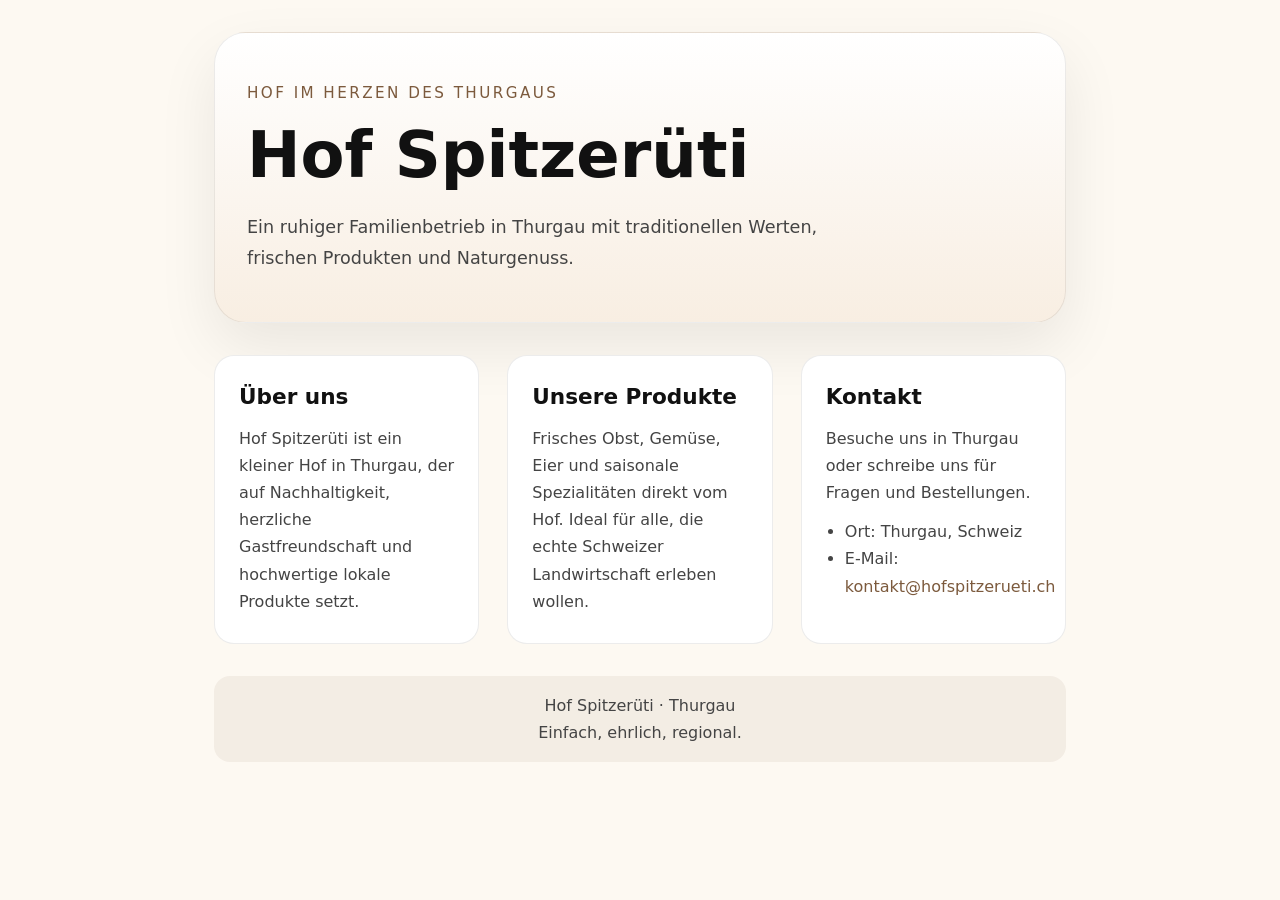
==== index.html @ eb3c7fa7 "Add SEO meta description Co-Authored-By: Claude Sonnet 4.6 <noreply@anthropic.com>" ====
<!DOCTYPE html>
<html lang="de">
<head>
  <meta charset="UTF-8">
  <meta name="viewport" content="width=device-width, initial-scale=1.0">
  <meta name="description" content="Hof Spitzerüti – ein kleiner Familienbetrieb in Thurgau mit frischen lokalen Produkten, Nachhaltigkeit und herzlicher Gastfreundschaft.">
  <title>Hof Spitzerüti | Thurgau</title>
  <link rel="stylesheet" href="styles.css">
</head>
<body>
  <main class="site-shell">
    <header class="hero">
      <div class="hero-content">
        <p class="label">Hof im Herzen des Thurgaus</p>
        <h1>Hof Spitzerüti</h1>
        <p class="intro">Ein ruhiger Familienbetrieb in Thurgau mit traditionellen Werten, frischen Produkten und Naturgenuss.</p>
      </div>
    </header>

    <section class="info">
      <article>
        <h2>Über uns</h2>
        <p>Hof Spitzerüti ist ein kleiner Hof in Thurgau, der auf Nachhaltigkeit, herzliche Gastfreundschaft und hochwertige lokale Produkte setzt.</p>
      </article>

      <article>
        <h2>Unsere Produkte</h2>
        <p>Frisches Obst, Gemüse, Eier und saisonale Spezialitäten direkt vom Hof. Ideal für alle, die echte Schweizer Landwirtschaft erleben wollen.</p>
      </article>

      <article>
        <h2>Kontakt</h2>
        <p>Besuche uns in Thurgau oder schreibe uns für Fragen und Bestellungen.</p>
        <ul>
          <li>Ort: Thurgau, Schweiz</li>
          <li>E-Mail: <a href="mailto:kontakt@hofspitzerueti.ch">kontakt@hofspitzerueti.ch</a></li>
        </ul>
      </article>
    </section>

    <footer class="footer">
      <p>Hof Spitzerüti · Thurgau</p>
      <p>Einfach, ehrlich, regional.</p>
    </footer>
  </main>
</body>
</html>
---- styles.css ----
:root {
  color-scheme: light;
  color: #111;
  background: #fdf9f2;
  font-family: Inter, ui-sans-serif, system-ui, -apple-system, BlinkMacSystemFont, "Segoe UI", sans-serif;
}

* {
  box-sizing: border-box;
}

body {
  margin: 0;
  min-height: 100vh;
}

.site-shell {
  display: grid;
  gap: 2rem;
  max-width: 900px;
  margin: 0 auto;
  padding: 2rem 1.5rem 3rem;
}

.hero {
  padding: 3rem 2rem;
  border-radius: 2rem;
  background: linear-gradient(180deg, #ffffff 0%, #f8eee2 100%);
  border: 1px solid rgba(17, 17, 17, 0.08);
  box-shadow: 0 24px 60px rgba(17, 17, 17, 0.08);
}

.hero-content {
  max-width: 700px;
}

.label {
  margin: 0 0 1rem;
  color: #7c5a3d;
  font-size: 0.95rem;
  letter-spacing: 0.16em;
  text-transform: uppercase;
}

h1 {
  margin: 0;
  font-size: clamp(2.5rem, 5vw, 4rem);
  line-height: 1.02;
}

.intro {
  margin: 1.5rem 0 0;
  font-size: 1.1rem;
  max-width: 620px;
  line-height: 1.75;
  color: #444;
}

.info {
  display: grid;
  gap: 1.75rem;
}

article {
  padding: 1.75rem 1.5rem;
  border-radius: 1.25rem;
  background: #ffffff;
  border: 1px solid rgba(17, 17, 17, 0.08);
}

h2 {
  margin: 0 0 1rem;
  font-size: 1.35rem;
}

p, li {
  margin: 0;
  color: #444;
  line-height: 1.7;
}

ul {
  padding-left: 1.2rem;
  margin: 0.75rem 0 0;
}

a {
  color: #7c5a3d;
  text-decoration: none;
}

a:hover {
  text-decoration: underline;
}

.footer {
  padding: 1rem 1.5rem;
  border-radius: 1rem;
  background: rgba(124, 90, 61, 0.08);
  color: #5d4332;
  text-align: center;
}

@media (min-width: 720px) {
  .info {
    grid-template-columns: repeat(3, minmax(0, 1fr));
  }
}
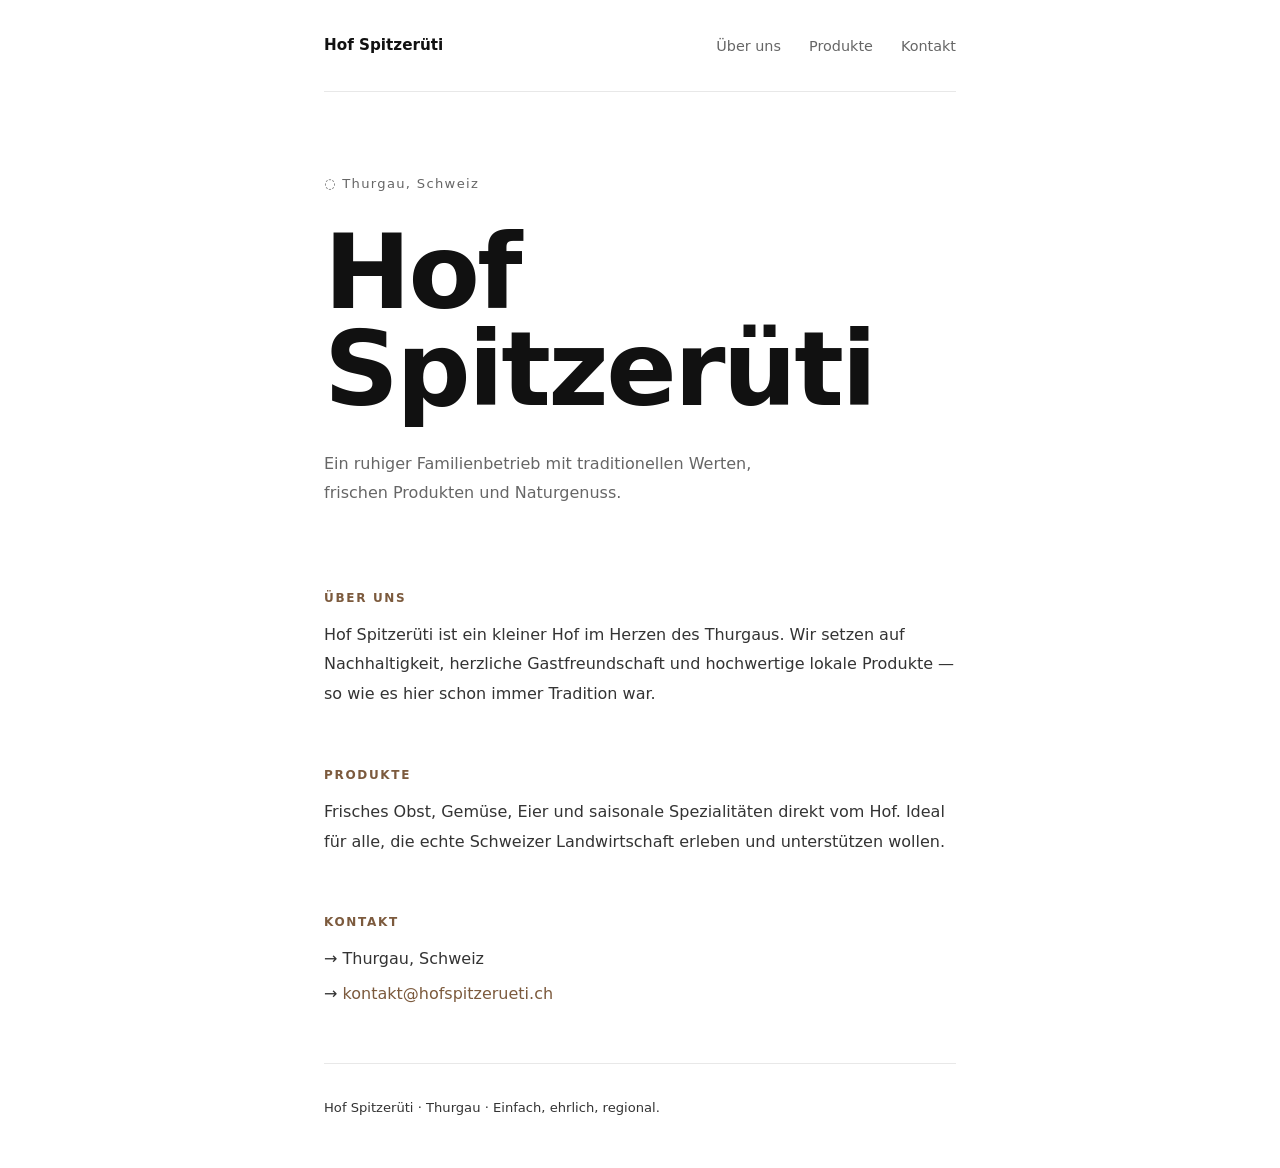
==== commit 2bba2690: "Redesign site, add sitemap, robots.txt, and structured data - Typography-first layout inspired by mi" ====
--- a/index.html
+++ b/index.html
@@ -4,44 +4,62 @@
   <meta charset="UTF-8">
   <meta name="viewport" content="width=device-width, initial-scale=1.0">
   <meta name="description" content="Hof Spitzerüti – ein kleiner Familienbetrieb in Thurgau mit frischen lokalen Produkten, Nachhaltigkeit und herzlicher Gastfreundschaft.">
-  <title>Hof Spitzerüti | Thurgau</title>
+  <title>Hof Spitzerüti · Thurgau</title>
   <link rel="stylesheet" href="styles.css">
+  <script type="application/ld+json">
+  {
+    "@context": "https://schema.org",
+    "@type": "LocalBusiness",
+    "name": "Hof Spitzerüti",
+    "description": "Kleiner Familienbetrieb in Thurgau mit frischen lokalen Produkten, Nachhaltigkeit und herzlicher Gastfreundschaft.",
+    "address": {
+      "@type": "PostalAddress",
+      "addressRegion": "Thurgau",
+      "addressCountry": "CH"
+    },
+    "email": "kontakt@hofspitzerueti.ch",
+    "url": "https://ral3xander.github.io/hof-spitzerueti/"
+  }
+  </script>
 </head>
 <body>
-  <main class="site-shell">
-    <header class="hero">
-      <div class="hero-content">
-        <p class="label">Hof im Herzen des Thurgaus</p>
-        <h1>Hof Spitzerüti</h1>
-        <p class="intro">Ein ruhiger Familienbetrieb in Thurgau mit traditionellen Werten, frischen Produkten und Naturgenuss.</p>
-      </div>
-    </header>
+  <nav class="nav">
+    <span class="nav-brand">Hof Spitzerüti</span>
+    <ul class="nav-links">
+      <li><a href="#ueber">Über uns</a></li>
+      <li><a href="#produkte">Produkte</a></li>
+      <li><a href="#kontakt">Kontakt</a></li>
+    </ul>
+  </nav>
 
-    <section class="info">
-      <article>
-        <h2>Über uns</h2>
-        <p>Hof Spitzerüti ist ein kleiner Hof in Thurgau, der auf Nachhaltigkeit, herzliche Gastfreundschaft und hochwertige lokale Produkte setzt.</p>
-      </article>
-
-      <article>
-        <h2>Unsere Produkte</h2>
-        <p>Frisches Obst, Gemüse, Eier und saisonale Spezialitäten direkt vom Hof. Ideal für alle, die echte Schweizer Landwirtschaft erleben wollen.</p>
-      </article>
-
-      <article>
-        <h2>Kontakt</h2>
-        <p>Besuche uns in Thurgau oder schreibe uns für Fragen und Bestellungen.</p>
-        <ul>
-          <li>Ort: Thurgau, Schweiz</li>
-          <li>E-Mail: <a href="mailto:kontakt@hofspitzerueti.ch">kontakt@hofspitzerueti.ch</a></li>
-        </ul>
-      </article>
+  <main>
+    <section class="hero">
+      <p class="location">◌ Thurgau, Schweiz</p>
+      <h1>Hof<br>Spitzerüti</h1>
+      <p class="tagline">Ein ruhiger Familienbetrieb mit traditionellen Werten, frischen Produkten und Naturgenuss.</p>
     </section>
 
-    <footer class="footer">
-      <p>Hof Spitzerüti · Thurgau</p>
-      <p>Einfach, ehrlich, regional.</p>
-    </footer>
+    <section class="content" id="ueber">
+      <h2>Über uns</h2>
+      <p>Hof Spitzerüti ist ein kleiner Hof im Herzen des Thurgaus. Wir setzen auf Nachhaltigkeit, herzliche Gastfreundschaft und hochwertige lokale Produkte — so wie es hier schon immer Tradition war.</p>
+    </section>
+
+    <section class="content" id="produkte">
+      <h2>Produkte</h2>
+      <p>Frisches Obst, Gemüse, Eier und saisonale Spezialitäten direkt vom Hof. Ideal für alle, die echte Schweizer Landwirtschaft erleben und unterstützen wollen.</p>
+    </section>
+
+    <section class="content" id="kontakt">
+      <h2>Kontakt</h2>
+      <ul class="contact-list">
+        <li>→ Thurgau, Schweiz</li>
+        <li>→ <a href="mailto:kontakt@hofspitzerueti.ch">kontakt@hofspitzerueti.ch</a></li>
+      </ul>
+    </section>
   </main>
+
+  <footer class="footer">
+    <p>Hof Spitzerüti · Thurgau · Einfach, ehrlich, regional.</p>
+  </footer>
 </body>
 </html>
--- a/styles.css
+++ b/styles.css
@@ -1,91 +1,124 @@
 :root {
-  color-scheme: light;
-  color: #111;
-  background: #fdf9f2;
-  font-family: Inter, ui-sans-serif, system-ui, -apple-system, BlinkMacSystemFont, "Segoe UI", sans-serif;
+  --text: #111;
+  --muted: #666;
+  --accent: #7c5a3d;
+  --bg: #fff;
+  --border: #e8e8e8;
 }
 
 * {
   box-sizing: border-box;
+  margin: 0;
+  padding: 0;
 }
 
 body {
-  margin: 0;
-  min-height: 100vh;
+  background: var(--bg);
+  color: var(--text);
+  font-family: ui-sans-serif, system-ui, -apple-system, "Segoe UI", sans-serif;
+  line-height: 1.7;
+  max-width: 680px;
+  margin: 0 auto;
+  padding: 0 1.5rem;
 }
 
-.site-shell {
-  display: grid;
-  gap: 2rem;
-  max-width: 900px;
-  margin: 0 auto;
-  padding: 2rem 1.5rem 3rem;
+/* Nav */
+
+.nav {
+  display: flex;
+  align-items: center;
+  justify-content: space-between;
+  padding: 2rem 0;
+  border-bottom: 1px solid var(--border);
+  margin-bottom: 5rem;
 }
 
-.hero {
-  padding: 3rem 2rem;
-  border-radius: 2rem;
-  background: linear-gradient(180deg, #ffffff 0%, #f8eee2 100%);
-  border: 1px solid rgba(17, 17, 17, 0.08);
-  box-shadow: 0 24px 60px rgba(17, 17, 17, 0.08);
+.nav-brand {
+  font-weight: 600;
+  font-size: 0.95rem;
 }
 
-.hero-content {
-  max-width: 700px;
+.nav-links {
+  list-style: none;
+  display: flex;
+  gap: 1.75rem;
 }
 
-.label {
-  margin: 0 0 1rem;
-  color: #7c5a3d;
-  font-size: 0.95rem;
-  letter-spacing: 0.16em;
-  text-transform: uppercase;
+.nav-links a {
+  color: var(--muted);
+  text-decoration: none;
+  font-size: 0.9rem;
+  transition: color 0.15s;
+}
+
+.nav-links a:hover {
+  color: var(--text);
+}
+
+/* Hero */
+
+.hero {
+  margin-bottom: 5rem;
+}
+
+.location {
+  font-size: 0.82rem;
+  color: var(--muted);
+  letter-spacing: 0.1em;
+  margin-bottom: 1.75rem;
 }
 
 h1 {
-  margin: 0;
-  font-size: clamp(2.5rem, 5vw, 4rem);
-  line-height: 1.02;
+  font-size: clamp(3.5rem, 12vw, 6.5rem);
+  font-weight: 700;
+  line-height: 0.93;
+  letter-spacing: -0.025em;
+  margin-bottom: 2rem;
 }
 
-.intro {
-  margin: 1.5rem 0 0;
-  font-size: 1.1rem;
-  max-width: 620px;
-  line-height: 1.75;
-  color: #444;
+.tagline {
+  font-size: 1rem;
+  color: var(--muted);
+  line-height: 1.8;
+  max-width: 440px;
 }
 
-.info {
-  display: grid;
-  gap: 1.75rem;
-}
+/* Content sections */
 
-article {
-  padding: 1.75rem 1.5rem;
-  border-radius: 1.25rem;
-  background: #ffffff;
-  border: 1px solid rgba(17, 17, 17, 0.08);
+.content {
+  margin-bottom: 3.5rem;
 }
 
 h2 {
-  margin: 0 0 1rem;
-  font-size: 1.35rem;
+  font-size: 0.75rem;
+  font-weight: 600;
+  letter-spacing: 0.14em;
+  text-transform: uppercase;
+  color: var(--accent);
+  margin-bottom: 0.75rem;
 }
 
-p, li {
-  margin: 0;
-  color: #444;
+p {
+  color: #333;
+  line-height: 1.85;
+}
+
+/* Contact */
+
+.contact-list {
+  list-style: none;
+  display: flex;
+  flex-direction: column;
+  gap: 0.5rem;
+}
+
+.contact-list li {
+  color: #333;
   line-height: 1.7;
 }
 
-ul {
-  padding-left: 1.2rem;
-  margin: 0.75rem 0 0;
-}
-
 a {
-  color: #7c5a3d;
+  color: var(--accent);
   text-decoration: none;
 }
 
@@ -93,16 +126,12 @@
   text-decoration: underline;
 }
 
+/* Footer */
+
 .footer {
-  padding: 1rem 1.5rem;
-  border-radius: 1rem;
-  background: rgba(124, 90, 61, 0.08);
-  color: #5d4332;
-  text-align: center;
+  border-top: 1px solid var(--border);
+  padding: 2rem 0 3rem;
+  margin-top: 3rem;
+  font-size: 0.82rem;
+  color: var(--muted);
 }
-
-@media (min-width: 720px) {
-  .info {
-    grid-template-columns: repeat(3, minmax(0, 1fr));
-  }
-}
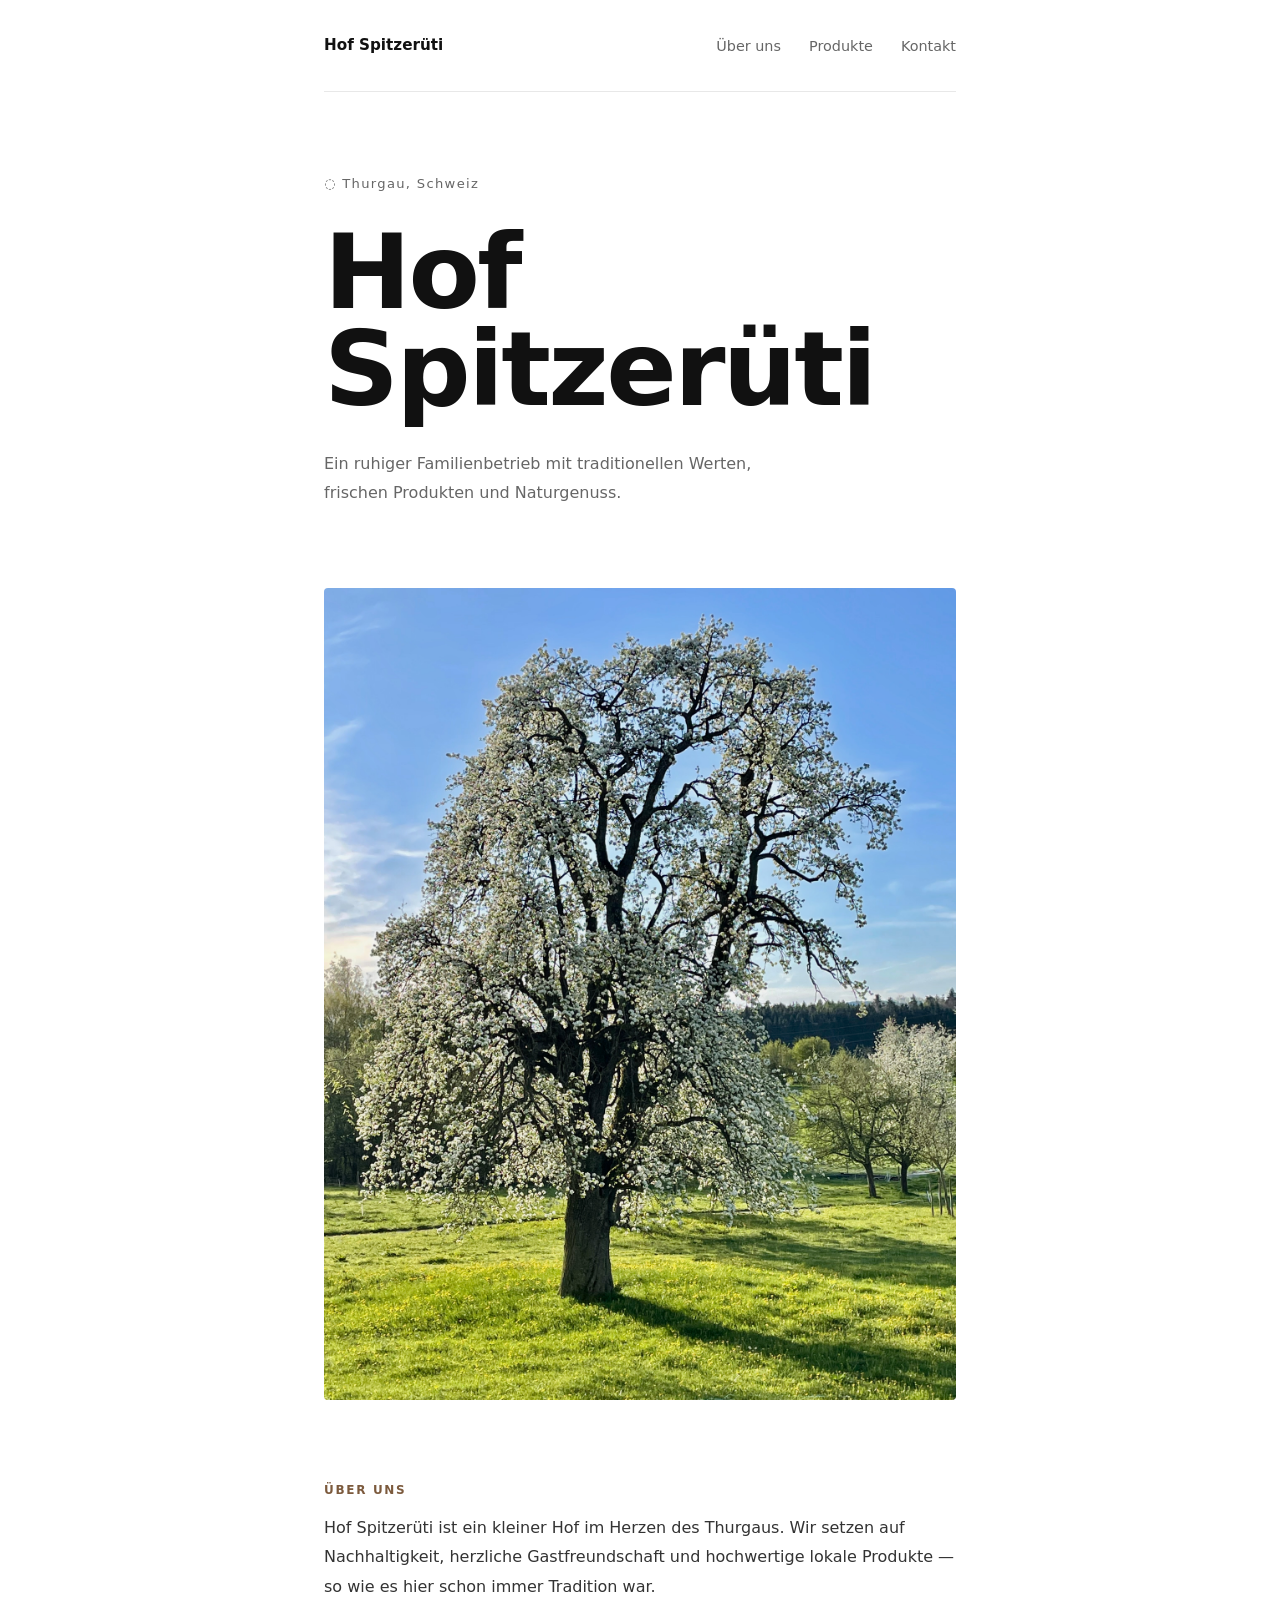
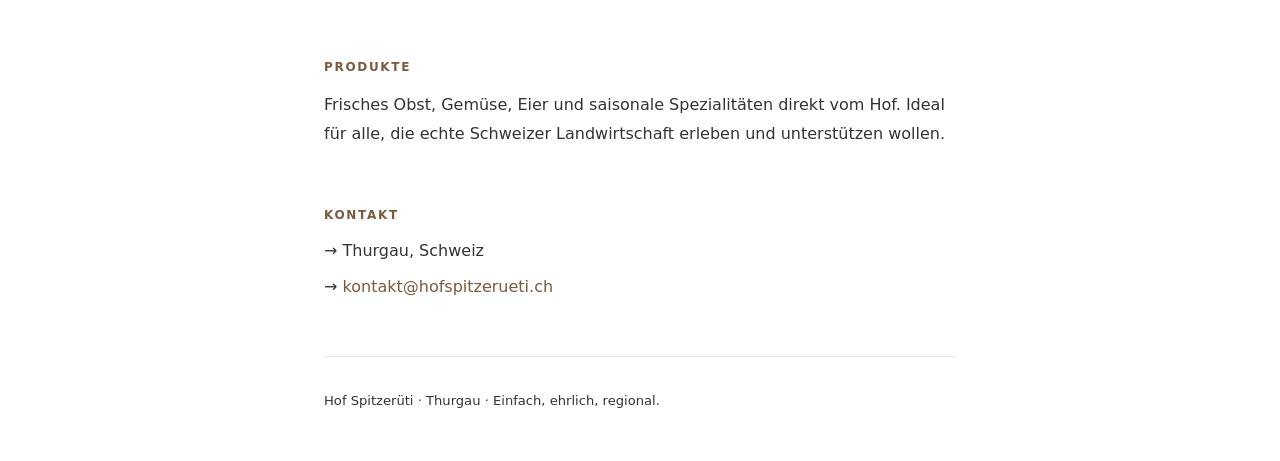
==== commit 40a0bb45: "Add farm image to website Co-Authored-By: Claude Sonnet 4.6 <noreply@anthropic.com>" ====
--- a/index.html
+++ b/index.html
@@ -39,6 +39,10 @@
       <p class="tagline">Ein ruhiger Familienbetrieb mit traditionellen Werten, frischen Produkten und Naturgenuss.</p>
     </section>
 
+    <section class="farm-image">
+      <img src="IMG_1085.jpeg" alt="Hof Spitzerüti – Blick auf den Hof" loading="lazy">
+    </section>
+
     <section class="content" id="ueber">
       <h2>Über uns</h2>
       <p>Hof Spitzerüti ist ein kleiner Hof im Herzen des Thurgaus. Wir setzen auf Nachhaltigkeit, herzliche Gastfreundschaft und hochwertige lokale Produkte — so wie es hier schon immer Tradition war.</p>
--- a/styles.css
+++ b/styles.css
@@ -83,6 +83,19 @@
   max-width: 440px;
 }
 
+/* Farm image */
+
+.farm-image {
+  margin-bottom: 5rem;
+}
+
+.farm-image img {
+  width: 100%;
+  height: auto;
+  display: block;
+  border-radius: 4px;
+}
+
 /* Content sections */
 
 .content {
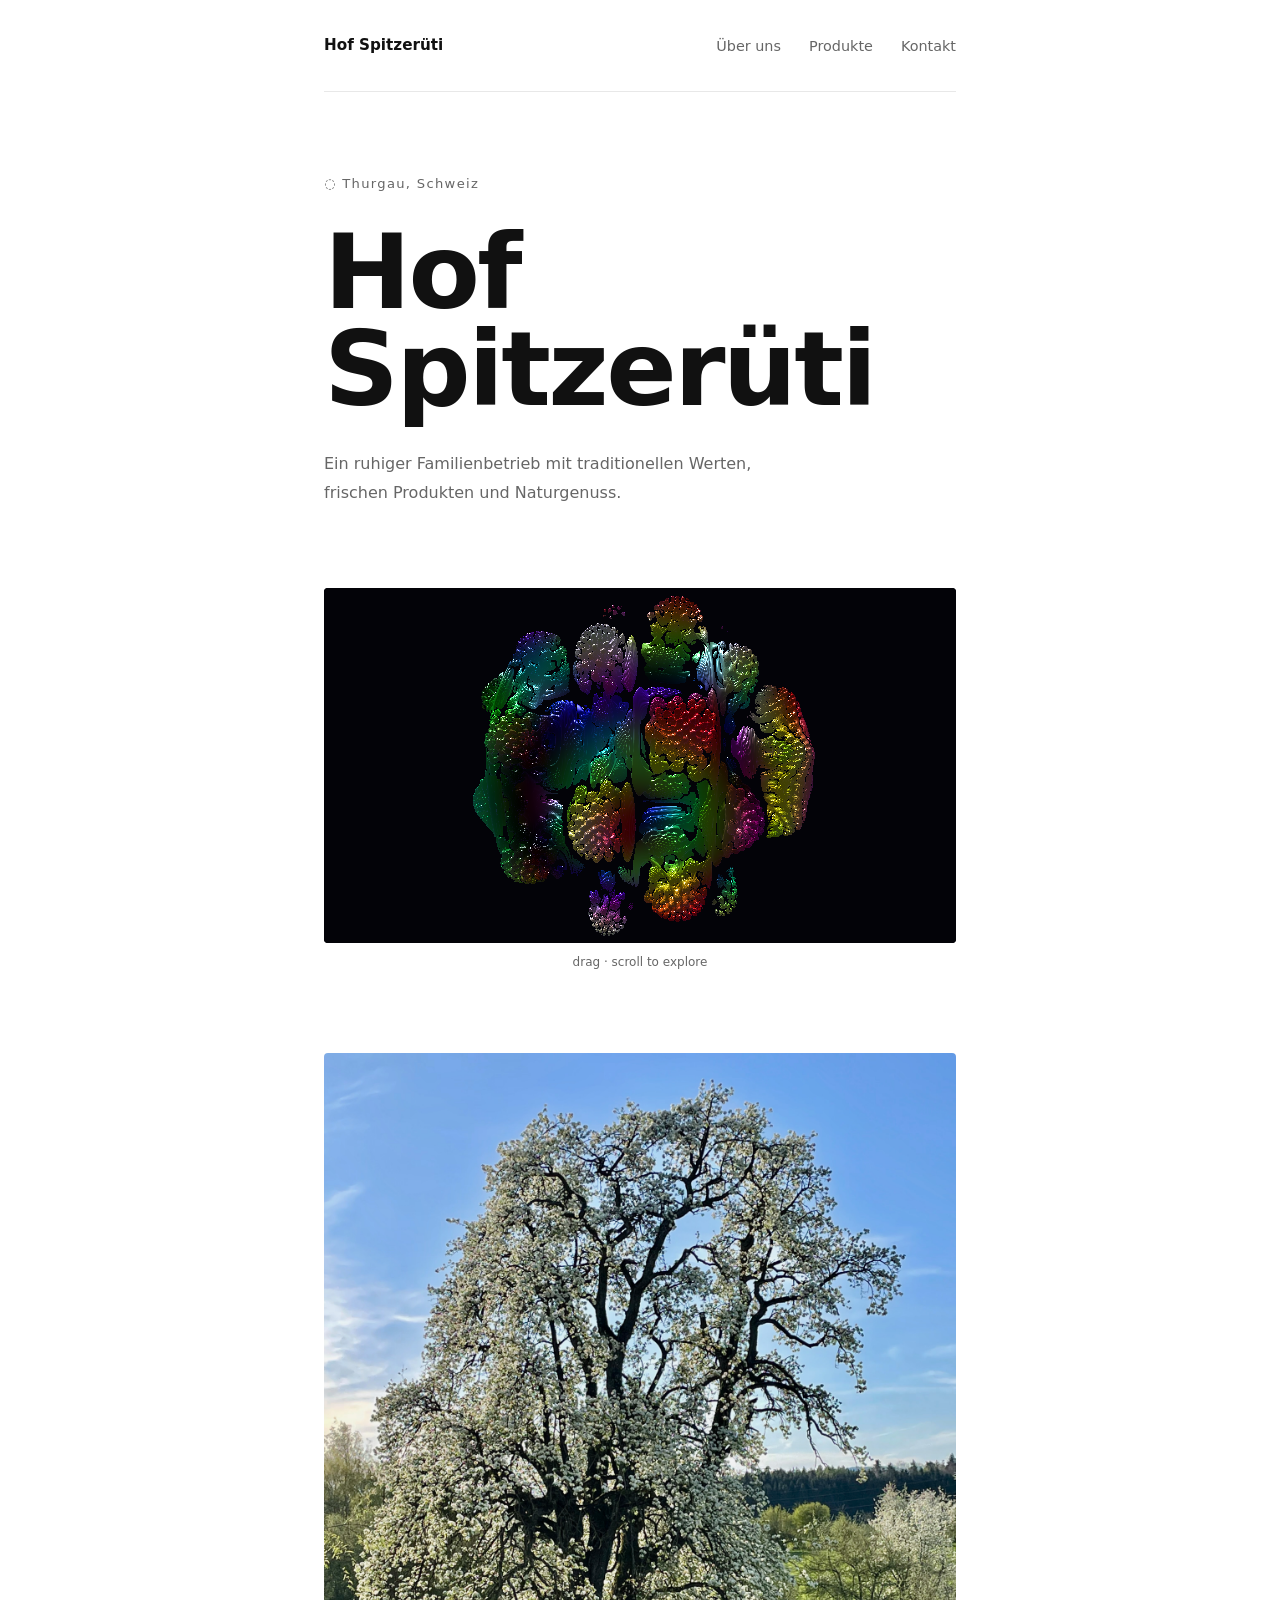
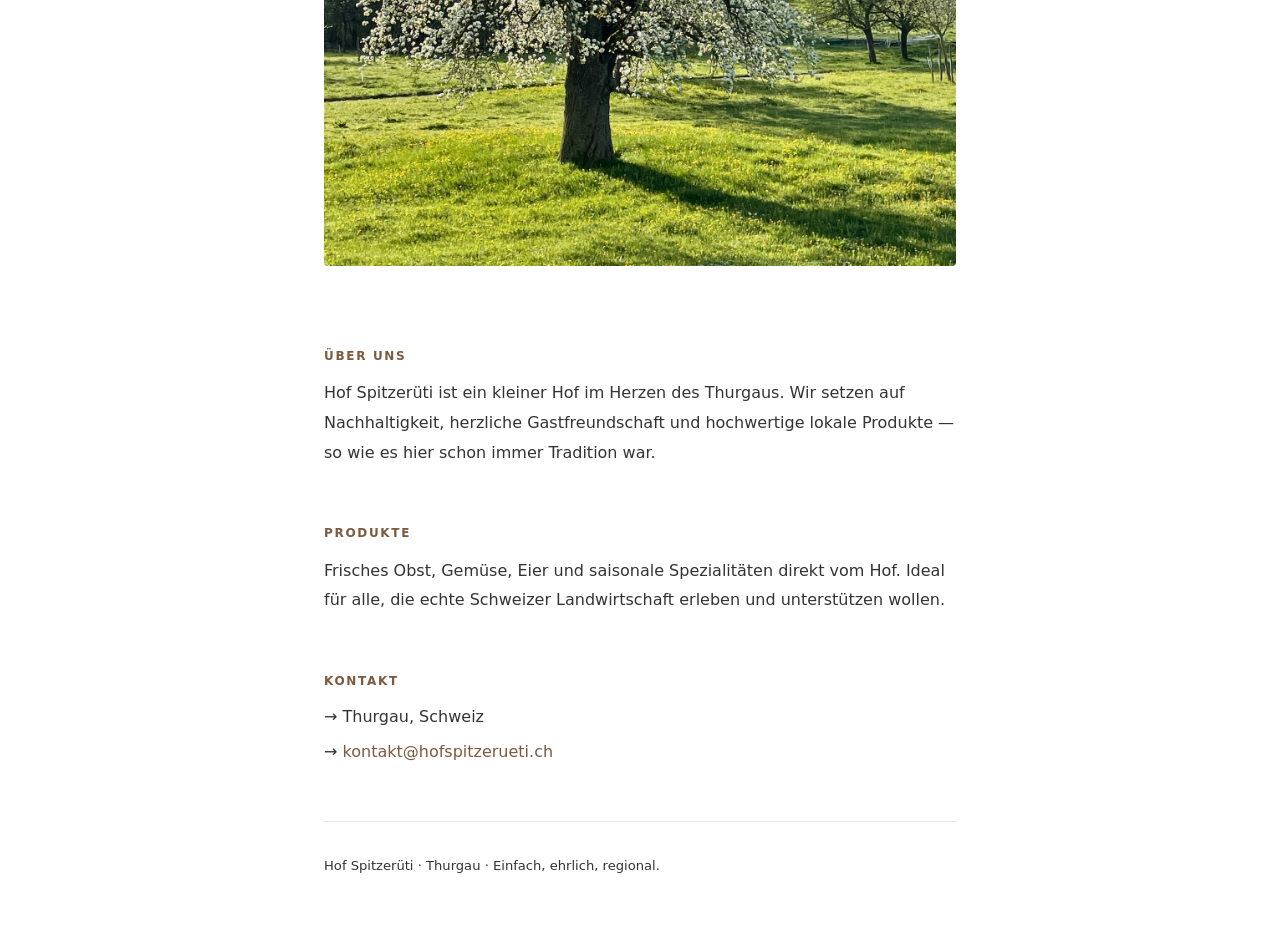
==== commit 3e83dea6: "Add interactive Mandelbulb 3D fractal (WebGL, no deps) Co-Authored-By: Claude Sonnet 4.6 <noreply@an" ====
--- a/index.html
+++ b/index.html
@@ -39,6 +39,11 @@
       <p class="tagline">Ein ruhiger Familienbetrieb mit traditionellen Werten, frischen Produkten und Naturgenuss.</p>
     </section>
 
+    <section class="fractal-section">
+      <canvas id="fractal-canvas"></canvas>
+      <p class="fractal-hint">drag · scroll to explore</p>
+    </section>
+
     <section class="farm-image">
       <img src="IMG_1085.jpeg" alt="Hof Spitzerüti – Blick auf den Hof" loading="lazy">
     </section>
@@ -65,5 +70,193 @@
   <footer class="footer">
     <p>Hof Spitzerüti · Thurgau · Einfach, ehrlich, regional.</p>
   </footer>
+
+  <script>
+  (function () {
+    const canvas = document.getElementById('fractal-canvas');
+    const gl = canvas.getContext('webgl');
+    if (!gl) return;
+
+    const vs = `
+      attribute vec2 a_pos;
+      void main() { gl_Position = vec4(a_pos, 0.0, 1.0); }
+    `;
+
+    const fs = `
+      precision highp float;
+      uniform vec2  u_res;
+      uniform float u_time;
+      uniform float u_yaw;
+      uniform float u_pitch;
+      uniform float u_zoom;
+
+      float mbulb(vec3 p) {
+        vec3 z = p;
+        float dr = 1.0, r = 0.0;
+        for (int i = 0; i < 10; i++) {
+          r = length(z);
+          if (r > 2.0) break;
+          float theta = acos(clamp(z.z / r, -1.0, 1.0));
+          float phi   = atan(z.y, z.x);
+          dr = pow(r, 7.0) * 8.0 * dr + 1.0;
+          float zr = pow(r, 8.0);
+          theta *= 8.0; phi *= 8.0;
+          z = zr * vec3(sin(theta)*cos(phi), sin(phi)*sin(theta), cos(theta)) + p;
+        }
+        return 0.5 * log(r) * r / dr;
+      }
+
+      float march(vec3 ro, vec3 rd) {
+        float t = 0.5;
+        for (int i = 0; i < 72; i++) {
+          float d = mbulb(ro + rd * t);
+          if (d < 0.001) return t;
+          t += d * 0.45;
+          if (t > 8.0) break;
+        }
+        return -1.0;
+      }
+
+      vec3 norm(vec3 p) {
+        float e = 0.002;
+        return normalize(vec3(
+          mbulb(p+vec3(e,0,0)) - mbulb(p-vec3(e,0,0)),
+          mbulb(p+vec3(0,e,0)) - mbulb(p-vec3(0,e,0)),
+          mbulb(p+vec3(0,0,e)) - mbulb(p-vec3(0,0,e))
+        ));
+      }
+
+      void main() {
+        vec2 uv = (gl_FragCoord.xy - 0.5 * u_res) / min(u_res.x, u_res.y);
+
+        float cy = cos(u_yaw),   sy = sin(u_yaw);
+        float cp = cos(u_pitch), sp = sin(u_pitch);
+        vec3 ro  = u_zoom * vec3(cy*cp, sp, sy*cp);
+        vec3 fwd = normalize(-ro);
+        vec3 rgt = normalize(cross(fwd, vec3(0.0, 1.0, 0.0)));
+        vec3 up  = cross(rgt, fwd);
+        vec3 rd  = normalize(fwd + uv.x*rgt + uv.y*up);
+
+        float t = march(ro, rd);
+        if (t < 0.0) {
+          gl_FragColor = vec4(0.01, 0.01, 0.03, 1.0);
+          return;
+        }
+
+        vec3 p  = ro + rd * t;
+        vec3 n  = norm(p);
+        vec3 ld = normalize(vec3(1.0, 1.5, -0.5));
+
+        float diff = max(dot(n, ld), 0.0);
+        float spec = pow(max(dot(reflect(-ld, n), -rd), 0.0), 24.0);
+        float rim  = 1.0 - max(dot(n, -rd), 0.0);
+
+        vec3 trap = vec3(length(p.xy), length(p.yz), length(p.xz));
+        vec3 col  = 0.5 + 0.5 * cos(6.2832 * (vec3(0.0, 0.33, 0.67) + trap * 1.8 + u_time * 0.2));
+        col *= 0.25 + 0.75 * diff;
+        col += spec * vec3(0.9, 0.95, 1.0);
+        col += rim * rim * vec3(0.1, 0.04, 0.25) * 0.6;
+
+        gl_FragColor = vec4(col, 1.0);
+      }
+    `;
+
+    function compile(type, src) {
+      const s = gl.createShader(type);
+      gl.shaderSource(s, src); gl.compileShader(s); return s;
+    }
+    const prog = gl.createProgram();
+    gl.attachShader(prog, compile(gl.VERTEX_SHADER, vs));
+    gl.attachShader(prog, compile(gl.FRAGMENT_SHADER, fs));
+    gl.linkProgram(prog); gl.useProgram(prog);
+
+    const buf = gl.createBuffer();
+    gl.bindBuffer(gl.ARRAY_BUFFER, buf);
+    gl.bufferData(gl.ARRAY_BUFFER, new Float32Array([-1,-1, 1,-1, -1,1, 1,1]), gl.STATIC_DRAW);
+    const aPos = gl.getAttribLocation(prog, 'a_pos');
+    gl.enableVertexAttribArray(aPos);
+    gl.vertexAttribPointer(aPos, 2, gl.FLOAT, false, 0, 0);
+
+    const uRes   = gl.getUniformLocation(prog, 'u_res');
+    const uTime  = gl.getUniformLocation(prog, 'u_time');
+    const uYaw   = gl.getUniformLocation(prog, 'u_yaw');
+    const uPitch = gl.getUniformLocation(prog, 'u_pitch');
+    const uZoom  = gl.getUniformLocation(prog, 'u_zoom');
+
+    let yaw = 0.4, pitch = 0.3, zoom = 2.5;
+    let autoYaw = true, dragging = false, lastX = 0, lastY = 0;
+    let raf = null, active = false;
+    const t0 = performance.now();
+
+    function resize() {
+      const r = canvas.getBoundingClientRect();
+      const dpr = Math.min(window.devicePixelRatio || 1, 1.5);
+      canvas.width  = r.width  * dpr;
+      canvas.height = r.height * dpr;
+      gl.viewport(0, 0, canvas.width, canvas.height);
+    }
+
+    function render() {
+      if (!active) return;
+      raf = requestAnimationFrame(render);
+      const t = (performance.now() - t0) / 1000;
+      if (autoYaw) yaw = t * 0.15;
+      gl.uniform2f(uRes, canvas.width, canvas.height);
+      gl.uniform1f(uTime, t);
+      gl.uniform1f(uYaw, yaw);
+      gl.uniform1f(uPitch, pitch);
+      gl.uniform1f(uZoom, zoom);
+      gl.drawArrays(gl.TRIANGLE_STRIP, 0, 4);
+    }
+
+    function start() { if (!active) { active = true; render(); } }
+    function stop()  { active = false; cancelAnimationFrame(raf); }
+
+    canvas.addEventListener('mousedown', e => {
+      dragging = true; autoYaw = false;
+      lastX = e.clientX; lastY = e.clientY;
+    });
+    window.addEventListener('mousemove', e => {
+      if (!dragging) return;
+      yaw   += (e.clientX - lastX) * 0.005;
+      pitch  = Math.max(-1.2, Math.min(1.2, pitch + (e.clientY - lastY) * 0.005));
+      lastX = e.clientX; lastY = e.clientY;
+    });
+    window.addEventListener('mouseup', () => { dragging = false; });
+
+    canvas.addEventListener('wheel', e => {
+      e.preventDefault();
+      zoom = Math.max(1.3, Math.min(4.5, zoom * (1 + e.deltaY * 0.001)));
+    }, { passive: false });
+
+    let lastPinch = null;
+    canvas.addEventListener('touchstart', e => {
+      autoYaw = false;
+      if (e.touches.length === 1) { lastX = e.touches[0].clientX; lastY = e.touches[0].clientY; }
+      if (e.touches.length === 2)  lastPinch = Math.hypot(e.touches[0].clientX - e.touches[1].clientX, e.touches[0].clientY - e.touches[1].clientY);
+    }, { passive: true });
+    canvas.addEventListener('touchmove', e => {
+      e.preventDefault();
+      if (e.touches.length === 1) {
+        yaw   += (e.touches[0].clientX - lastX) * 0.005;
+        pitch  = Math.max(-1.2, Math.min(1.2, pitch + (e.touches[0].clientY - lastY) * 0.005));
+        lastX = e.touches[0].clientX; lastY = e.touches[0].clientY;
+      }
+      if (e.touches.length === 2) {
+        const d = Math.hypot(e.touches[0].clientX - e.touches[1].clientX, e.touches[0].clientY - e.touches[1].clientY);
+        if (lastPinch) zoom = Math.max(1.3, Math.min(4.5, zoom * lastPinch / d));
+        lastPinch = d;
+      }
+    }, { passive: false });
+    canvas.addEventListener('touchend', () => { lastPinch = null; });
+
+    new IntersectionObserver(entries => {
+      entries[0].isIntersecting ? start() : stop();
+    }, { threshold: 0.1 }).observe(canvas);
+
+    window.addEventListener('resize', resize);
+    resize();
+  })();
+  </script>
 </body>
 </html>
--- a/styles.css
+++ b/styles.css
@@ -83,6 +83,32 @@
   max-width: 440px;
 }
 
+/* Fractal */
+
+.fractal-section {
+  margin-bottom: 5rem;
+}
+
+#fractal-canvas {
+  width: 100%;
+  aspect-ratio: 16 / 9;
+  display: block;
+  border-radius: 4px;
+  cursor: grab;
+  background: #010106;
+}
+
+#fractal-canvas:active {
+  cursor: grabbing;
+}
+
+.fractal-hint {
+  font-size: 0.75rem;
+  color: var(--muted);
+  text-align: center;
+  margin-top: 0.5rem;
+}
+
 /* Farm image */
 
 .farm-image {
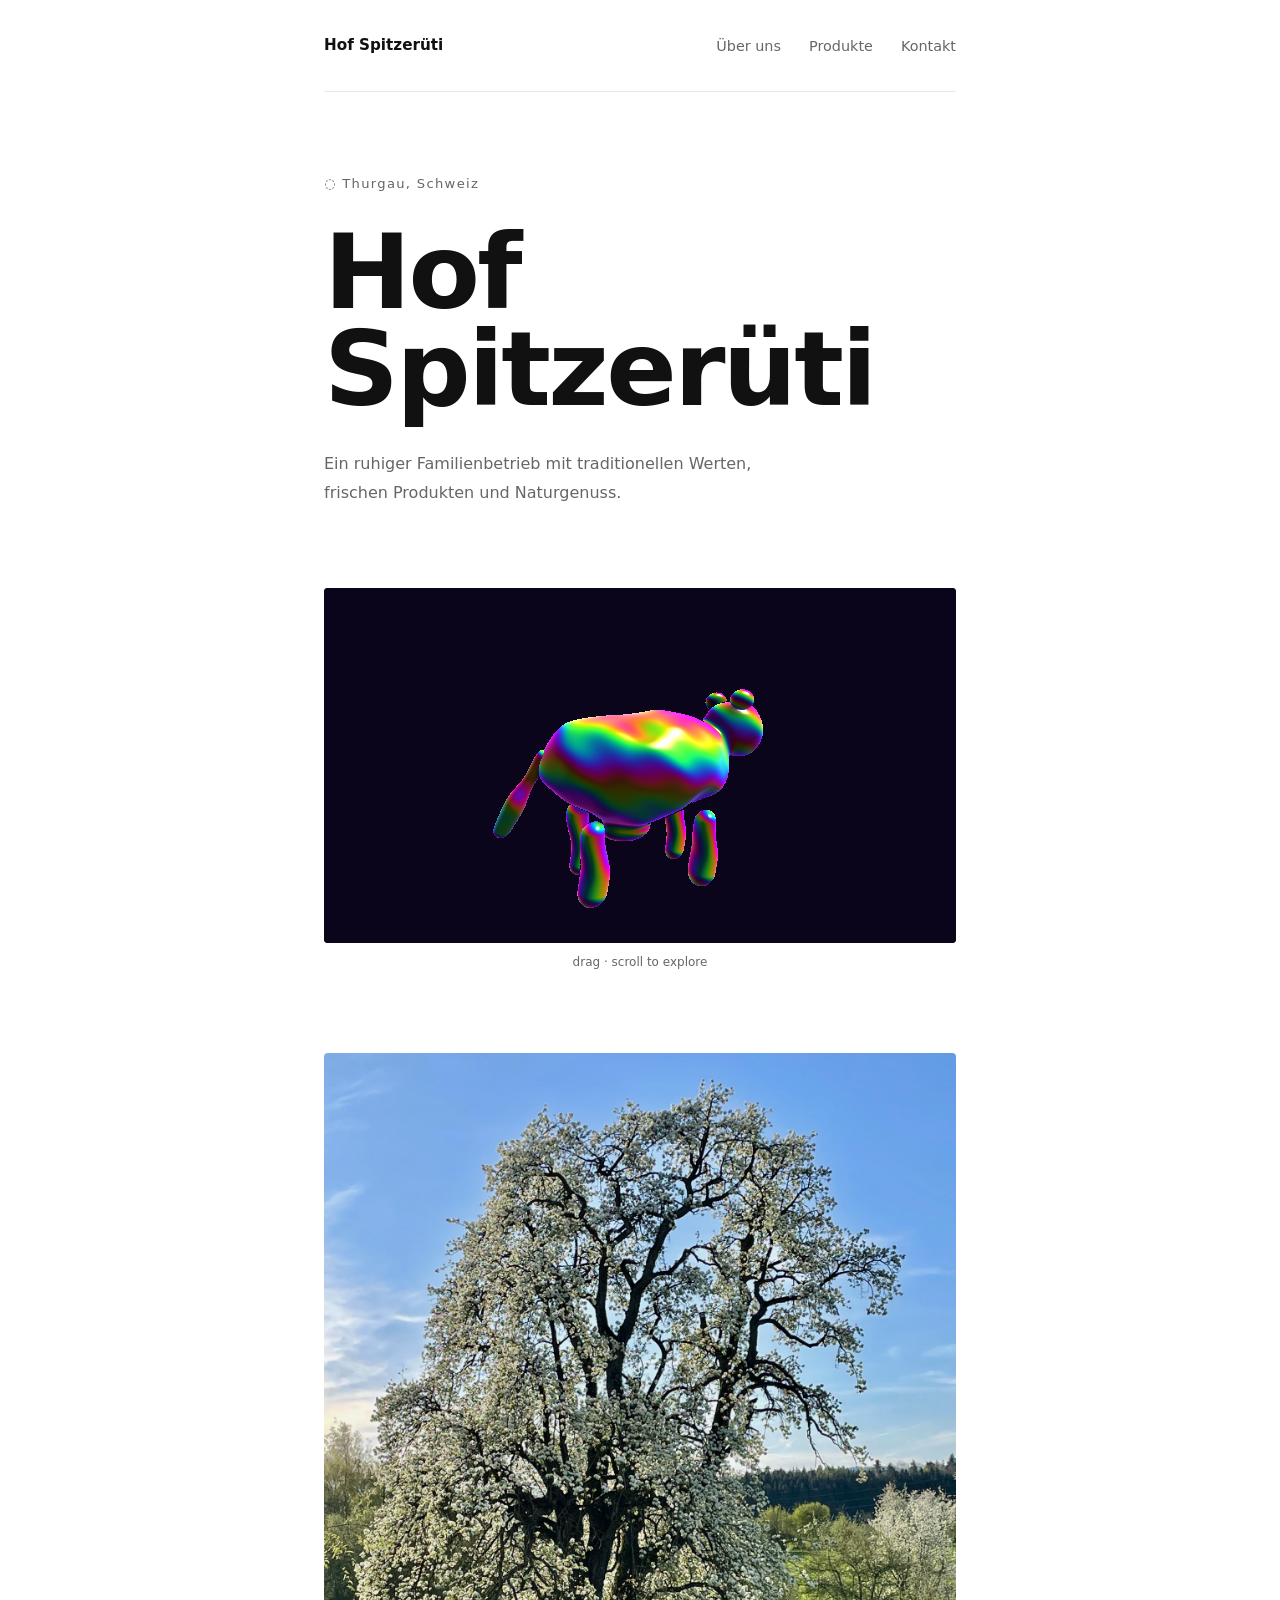
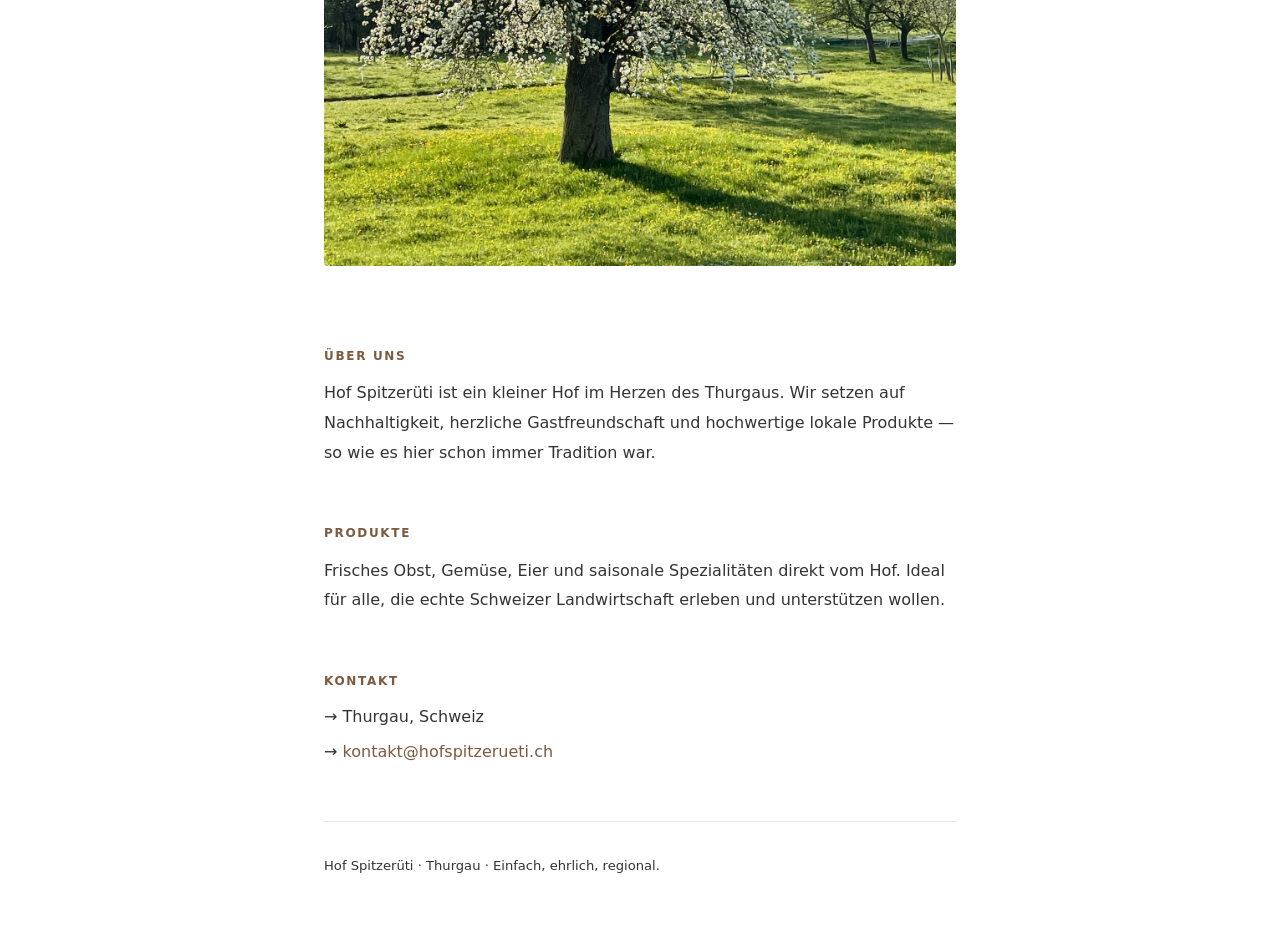
==== commit 71ab25c7: "Rework fractal: cow SDF, morphing surface, vivid colors Co-Authored-By: Claude Sonnet 4.6 <noreply@a" ====
--- a/index.html
+++ b/index.html
@@ -90,72 +90,136 @@
       uniform float u_pitch;
       uniform float u_zoom;
 
-      float mbulb(vec3 p) {
-        vec3 z = p;
-        float dr = 1.0, r = 0.0;
-        for (int i = 0; i < 10; i++) {
-          r = length(z);
-          if (r > 2.0) break;
-          float theta = acos(clamp(z.z / r, -1.0, 1.0));
-          float phi   = atan(z.y, z.x);
-          dr = pow(r, 7.0) * 8.0 * dr + 1.0;
-          float zr = pow(r, 8.0);
-          theta *= 8.0; phi *= 8.0;
-          z = zr * vec3(sin(theta)*cos(phi), sin(phi)*sin(theta), cos(theta)) + p;
-        }
-        return 0.5 * log(r) * r / dr;
+      float sdEllipsoid(vec3 p, vec3 r) {
+        float k0 = length(p/r);
+        float k1 = length(p/(r*r));
+        return k0*(k0-1.0)/k1;
+      }
+
+      float sdCapsule(vec3 p, vec3 a, vec3 b, float r) {
+        vec3 pa = p-a, ba = b-a;
+        float h = clamp(dot(pa,ba)/dot(ba,ba), 0.0, 1.0);
+        return length(pa - ba*h) - r;
+      }
+
+      float smin(float a, float b, float k) {
+        float h = clamp(0.5+0.5*(b-a)/k, 0.0, 1.0);
+        return mix(b,a,h) - k*h*(1.0-h);
+      }
+
+      float scene(vec3 p) {
+        float t = u_time;
+
+        // Rippling surface displacement — the "trippy" morph
+        float disp = 0.045 * (
+          sin(p.x*7.0 + t*1.1) * sin(p.y*6.0 + t*0.9) * sin(p.z*5.0 + t*1.3) +
+          0.4 * sin(p.x*14.0 - t*1.8) * sin(p.y*13.0 + t) * sin(p.z*12.0 + t*0.7)
+        );
+
+        float breathe = 0.03 * sin(t * 1.2);
+
+        // Body
+        float body = sdEllipsoid(p, vec3(0.75+breathe, 0.42+breathe, 0.46+breathe));
+
+        // Head — nods gently
+        vec3 hp = p - vec3(0.83, 0.27 + 0.04*sin(t*0.9), 0.0);
+        float head = sdEllipsoid(hp, vec3(0.27, 0.25, 0.22));
+
+        // Ears
+        float ear1 = sdEllipsoid(p - vec3(0.79, 0.50,  0.19), vec3(0.10, 0.07, 0.05));
+        float ear2 = sdEllipsoid(p - vec3(0.79, 0.50, -0.19), vec3(0.10, 0.07, 0.05));
+
+        // Legs — subtle bounce
+        float lb = 0.015 * sin(t*1.8);
+        float leg1 = sdCapsule(p, vec3( 0.44,-0.41, 0.27), vec3( 0.44,-0.84+lb,  0.27), 0.09);
+        float leg2 = sdCapsule(p, vec3( 0.44,-0.41,-0.27), vec3( 0.44,-0.84+lb, -0.27), 0.09);
+        float leg3 = sdCapsule(p, vec3(-0.44,-0.41, 0.27), vec3(-0.44,-0.84-lb,  0.27), 0.09);
+        float leg4 = sdCapsule(p, vec3(-0.44,-0.41,-0.27), vec3(-0.44,-0.84-lb, -0.27), 0.09);
+
+        // Udder
+        float udder = sdEllipsoid(p - vec3(-0.12,-0.50, 0.0), vec3(0.18, 0.10, 0.15));
+
+        // Tail — wagging
+        float wag = 0.28 * sin(t*2.2);
+        float tail = sdCapsule(p, vec3(-0.74, 0.10, 0.0), vec3(-1.05, -0.18+wag, wag*0.5), 0.04);
+
+        float d = smin(body, head, 0.14);
+        d = smin(d, ear1, 0.05);
+        d = smin(d, ear2, 0.05);
+        d = smin(d, leg1, 0.07);
+        d = smin(d, leg2, 0.07);
+        d = smin(d, leg3, 0.07);
+        d = smin(d, leg4, 0.07);
+        d = smin(d, udder, 0.07);
+        d = min(d, tail);
+
+        return d + disp;
       }
 
       float march(vec3 ro, vec3 rd) {
-        float t = 0.5;
-        for (int i = 0; i < 72; i++) {
-          float d = mbulb(ro + rd * t);
-          if (d < 0.001) return t;
-          t += d * 0.45;
+        float t = 0.1;
+        for (int i = 0; i < 90; i++) {
+          float d = scene(ro + rd * t);
+          if (d < 0.002) return t;
+          t += max(d * 0.4, 0.001);
           if (t > 8.0) break;
         }
         return -1.0;
       }
 
-      vec3 norm(vec3 p) {
-        float e = 0.002;
+      vec3 getNorm(vec3 p) {
+        float e = 0.003;
         return normalize(vec3(
-          mbulb(p+vec3(e,0,0)) - mbulb(p-vec3(e,0,0)),
-          mbulb(p+vec3(0,e,0)) - mbulb(p-vec3(0,e,0)),
-          mbulb(p+vec3(0,0,e)) - mbulb(p-vec3(0,0,e))
+          scene(p+vec3(e,0,0)) - scene(p-vec3(e,0,0)),
+          scene(p+vec3(0,e,0)) - scene(p-vec3(0,e,0)),
+          scene(p+vec3(0,0,e)) - scene(p-vec3(0,0,e))
         ));
       }
 
+      float ao(vec3 p, vec3 n) {
+        float occ = 0.0, s = 1.0;
+        for (int i = 0; i < 4; i++) {
+          float h = 0.02 + 0.1 * float(i) / 3.0;
+          occ += (h - scene(p + n*h)) * s;
+          s *= 0.85;
+        }
+        return clamp(1.0 - 3.5*occ, 0.0, 1.0);
+      }
+
       void main() {
-        vec2 uv = (gl_FragCoord.xy - 0.5 * u_res) / min(u_res.x, u_res.y);
-
-        float cy = cos(u_yaw),   sy = sin(u_yaw);
+        vec2 uv = (gl_FragCoord.xy - 0.5*u_res) / min(u_res.x, u_res.y);
+
+        float cy = cos(u_yaw), sy = sin(u_yaw);
         float cp = cos(u_pitch), sp = sin(u_pitch);
         vec3 ro  = u_zoom * vec3(cy*cp, sp, sy*cp);
         vec3 fwd = normalize(-ro);
-        vec3 rgt = normalize(cross(fwd, vec3(0.0, 1.0, 0.0)));
+        vec3 rgt = normalize(cross(fwd, vec3(0.0,1.0,0.0)));
         vec3 up  = cross(rgt, fwd);
         vec3 rd  = normalize(fwd + uv.x*rgt + uv.y*up);
 
         float t = march(ro, rd);
         if (t < 0.0) {
-          gl_FragColor = vec4(0.01, 0.01, 0.03, 1.0);
+          gl_FragColor = vec4(0.04, 0.02, 0.10, 1.0);
           return;
         }
 
-        vec3 p  = ro + rd * t;
-        vec3 n  = norm(p);
-        vec3 ld = normalize(vec3(1.0, 1.5, -0.5));
-
-        float diff = max(dot(n, ld), 0.0);
-        float spec = pow(max(dot(reflect(-ld, n), -rd), 0.0), 24.0);
-        float rim  = 1.0 - max(dot(n, -rd), 0.0);
-
-        vec3 trap = vec3(length(p.xy), length(p.yz), length(p.xz));
-        vec3 col  = 0.5 + 0.5 * cos(6.2832 * (vec3(0.0, 0.33, 0.67) + trap * 1.8 + u_time * 0.2));
-        col *= 0.25 + 0.75 * diff;
-        col += spec * vec3(0.9, 0.95, 1.0);
-        col += rim * rim * vec3(0.1, 0.04, 0.25) * 0.6;
+        vec3 p = ro + rd * t;
+        vec3 n = getNorm(p);
+        float occ = ao(p, n);
+
+        vec3 ld1 = normalize(vec3(1.0, 1.5, 0.5));
+        vec3 ld2 = normalize(vec3(-1.0, 0.5, -1.0));
+        float d1   = max(dot(n, ld1), 0.0);
+        float d2   = max(dot(n, ld2), 0.0) * 0.35;
+        float spec = pow(max(dot(reflect(-ld1, n), -rd), 0.0), 28.0);
+        float rim  = pow(1.0 - max(dot(n, -rd), 0.0), 3.0);
+
+        // Vivid rainbow — hue driven by normal + world pos + time
+        float hue = dot(n, vec3(0.5, 0.8, 0.3)) + p.y*0.6 + u_time*0.18;
+        vec3 col = 0.65 + 0.65 * cos(6.2832*(vec3(0.0, 0.33, 0.67) + hue));
+        col *= (d1 + d2 + 0.18) * occ;
+        col += spec * 1.4 * vec3(1.0, 0.96, 0.9);
+        col += rim * vec3(0.5, 0.1, 1.0) * 0.9;
 
         gl_FragColor = vec4(col, 1.0);
       }
@@ -183,7 +247,7 @@
     const uPitch = gl.getUniformLocation(prog, 'u_pitch');
     const uZoom  = gl.getUniformLocation(prog, 'u_zoom');
 
-    let yaw = 0.4, pitch = 0.3, zoom = 2.5;
+    let yaw = 0.4, pitch = 0.15, zoom = 2.8;
     let autoYaw = true, dragging = false, lastX = 0, lastY = 0;
     let raf = null, active = false;
     const t0 = performance.now();
@@ -200,7 +264,7 @@
       if (!active) return;
       raf = requestAnimationFrame(render);
       const t = (performance.now() - t0) / 1000;
-      if (autoYaw) yaw = t * 0.15;
+      if (autoYaw) yaw = t * 0.18;
       gl.uniform2f(uRes, canvas.width, canvas.height);
       gl.uniform1f(uTime, t);
       gl.uniform1f(uYaw, yaw);
@@ -226,7 +290,7 @@
 
     canvas.addEventListener('wheel', e => {
       e.preventDefault();
-      zoom = Math.max(1.3, Math.min(4.5, zoom * (1 + e.deltaY * 0.001)));
+      zoom = Math.max(1.5, Math.min(5.0, zoom * (1 + e.deltaY * 0.001)));
     }, { passive: false });
 
     let lastPinch = null;
@@ -244,7 +308,7 @@
       }
       if (e.touches.length === 2) {
         const d = Math.hypot(e.touches[0].clientX - e.touches[1].clientX, e.touches[0].clientY - e.touches[1].clientY);
-        if (lastPinch) zoom = Math.max(1.3, Math.min(4.5, zoom * lastPinch / d));
+        if (lastPinch) zoom = Math.max(1.5, Math.min(5.0, zoom * lastPinch / d));
         lastPinch = d;
       }
     }, { passive: false });
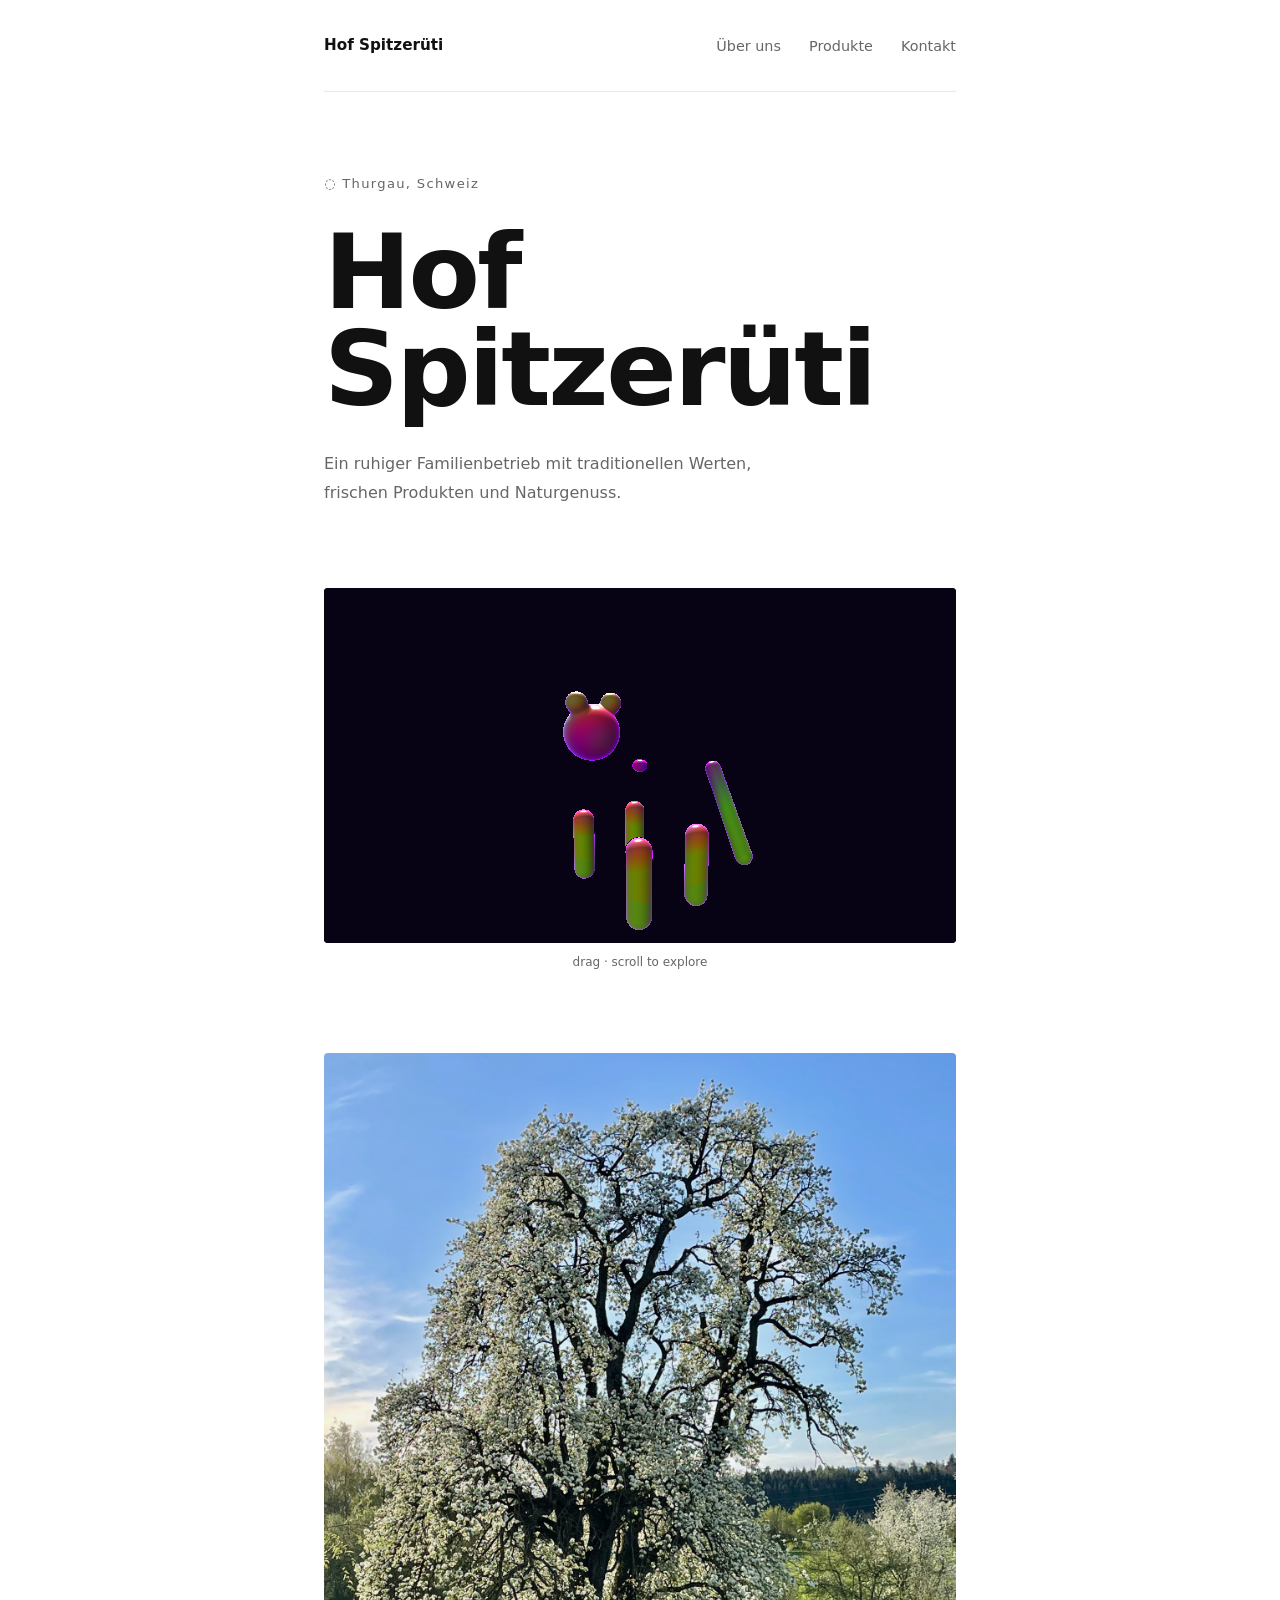
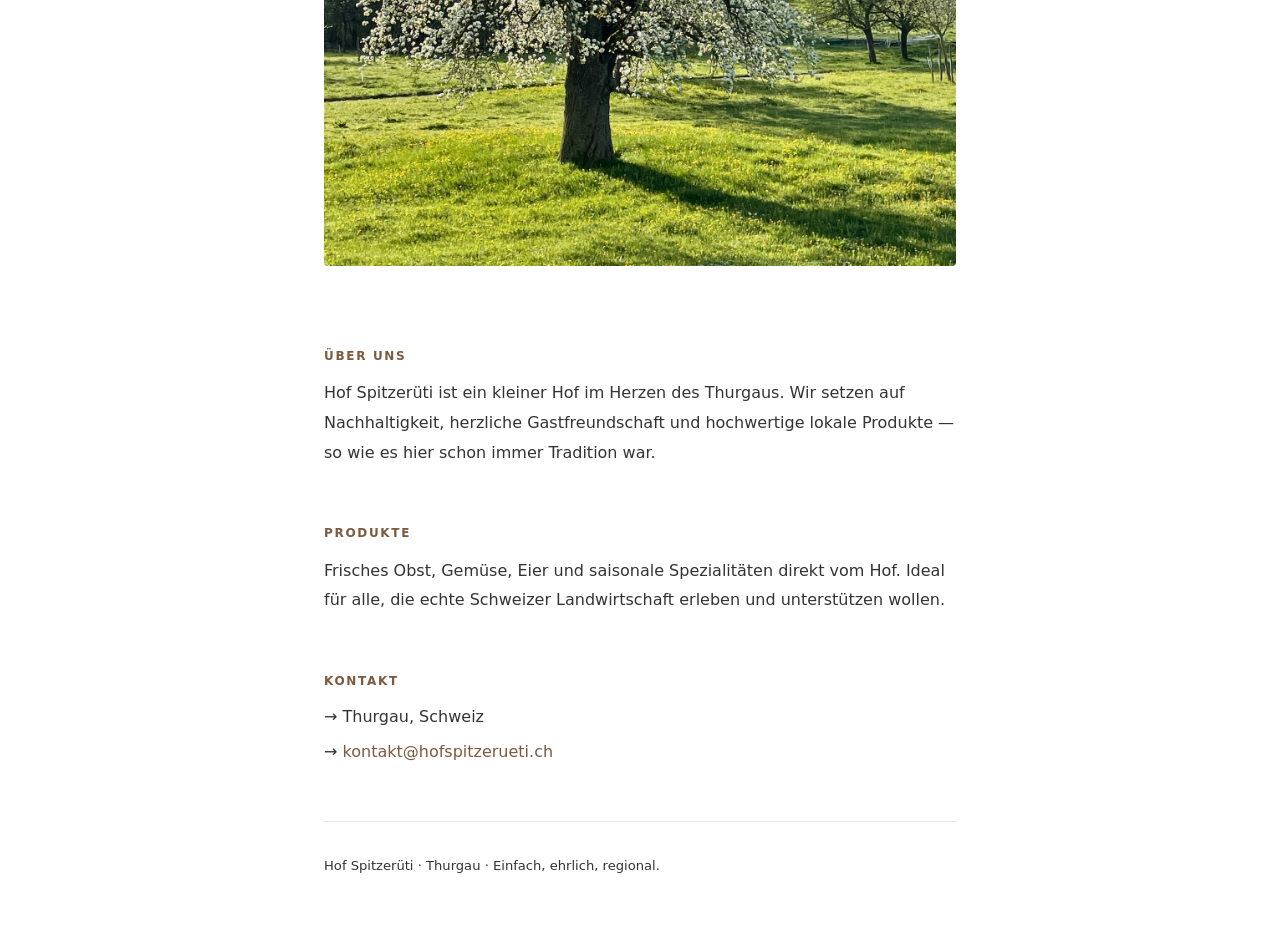
==== commit 8427d4fa: "Fractal cow: real Mandelbulb body, orbit trap color, animated power Co-Authored-By: Claude Sonnet 4." ====
--- a/index.html
+++ b/index.html
@@ -90,12 +90,6 @@
       uniform float u_pitch;
       uniform float u_zoom;
 
-      float sdEllipsoid(vec3 p, vec3 r) {
-        float k0 = length(p/r);
-        float k1 = length(p/(r*r));
-        return k0*(k0-1.0)/k1;
-      }
-
       float sdCapsule(vec3 p, vec3 a, vec3 b, float r) {
         vec3 pa = p-a, ba = b-a;
         float h = clamp(dot(pa,ba)/dot(ba,ba), 0.0, 1.0);
@@ -107,62 +101,62 @@
         return mix(b,a,h) - k*h*(1.0-h);
       }
 
+      // Real Mandelbulb DE — power animates for morphing
+      float mbulb(vec3 p) {
+        float power = 5.0 + 4.0*sin(u_time*0.22);
+        vec3 z = p;
+        float dr = 1.0, r = 0.0;
+        for (int i = 0; i < 12; i++) {
+          r = length(z);
+          if (r > 2.0) break;
+          float theta = acos(clamp(z.z/r, -1.0, 1.0));
+          float phi   = atan(z.y, z.x);
+          dr = pow(r, power-1.0)*power*dr + 1.0;
+          float zr = pow(r, power);
+          theta *= power; phi *= power;
+          z = zr*vec3(sin(theta)*cos(phi), sin(phi)*sin(theta), cos(theta)) + p;
+        }
+        return 0.5*log(r)*r/dr;
+      }
+
       float scene(vec3 p) {
         float t = u_time;
-
-        // Rippling surface displacement — the "trippy" morph
-        float disp = 0.045 * (
-          sin(p.x*7.0 + t*1.1) * sin(p.y*6.0 + t*0.9) * sin(p.z*5.0 + t*1.3) +
-          0.4 * sin(p.x*14.0 - t*1.8) * sin(p.y*13.0 + t) * sin(p.z*12.0 + t*0.7)
-        );
-
-        float breathe = 0.03 * sin(t * 1.2);
-
-        // Body
-        float body = sdEllipsoid(p, vec3(0.75+breathe, 0.42+breathe, 0.46+breathe));
-
-        // Head — nods gently
-        vec3 hp = p - vec3(0.83, 0.27 + 0.04*sin(t*0.9), 0.0);
-        float head = sdEllipsoid(hp, vec3(0.27, 0.25, 0.22));
-
-        // Ears
-        float ear1 = sdEllipsoid(p - vec3(0.79, 0.50,  0.19), vec3(0.10, 0.07, 0.05));
-        float ear2 = sdEllipsoid(p - vec3(0.79, 0.50, -0.19), vec3(0.10, 0.07, 0.05));
-
-        // Legs — subtle bounce
-        float lb = 0.015 * sin(t*1.8);
-        float leg1 = sdCapsule(p, vec3( 0.44,-0.41, 0.27), vec3( 0.44,-0.84+lb,  0.27), 0.09);
-        float leg2 = sdCapsule(p, vec3( 0.44,-0.41,-0.27), vec3( 0.44,-0.84+lb, -0.27), 0.09);
-        float leg3 = sdCapsule(p, vec3(-0.44,-0.41, 0.27), vec3(-0.44,-0.84-lb,  0.27), 0.09);
-        float leg4 = sdCapsule(p, vec3(-0.44,-0.41,-0.27), vec3(-0.44,-0.84-lb, -0.27), 0.09);
-
-        // Udder
-        float udder = sdEllipsoid(p - vec3(-0.12,-0.50, 0.0), vec3(0.18, 0.10, 0.15));
-
-        // Tail — wagging
-        float wag = 0.28 * sin(t*2.2);
-        float tail = sdCapsule(p, vec3(-0.74, 0.10, 0.0), vec3(-1.05, -0.18+wag, wag*0.5), 0.04);
-
-        float d = smin(body, head, 0.14);
-        d = smin(d, ear1, 0.05);
-        d = smin(d, ear2, 0.05);
-        d = smin(d, leg1, 0.07);
-        d = smin(d, leg2, 0.07);
-        d = smin(d, leg3, 0.07);
-        d = smin(d, leg4, 0.07);
-        d = smin(d, udder, 0.07);
+        // Non-uniform scale: elongates Mandelbulb in x → cow body proportions
+        vec3 q = p * vec3(1.55, 2.1, 1.9);
+        float body = mbulb(q) / 2.1;  // compensate Lipschitz constant
+
+        float lb = 0.015*sin(t*1.6);
+        float leg1 = sdCapsule(p, vec3( 0.48,-0.52, 0.27), vec3( 0.48,-0.98+lb,  0.27), 0.09);
+        float leg2 = sdCapsule(p, vec3( 0.48,-0.52,-0.27), vec3( 0.48,-0.98+lb, -0.27), 0.09);
+        float leg3 = sdCapsule(p, vec3(-0.38,-0.52, 0.27), vec3(-0.38,-0.98-lb,  0.27), 0.09);
+        float leg4 = sdCapsule(p, vec3(-0.38,-0.52,-0.27), vec3(-0.38,-0.98-lb, -0.27), 0.09);
+
+        float head = length(p - vec3(0.82, 0.22, 0.0)) - 0.27;
+        float ear1 = length(p - vec3(0.76, 0.50,  0.18)) - 0.10;
+        float ear2 = length(p - vec3(0.76, 0.50, -0.18)) - 0.10;
+
+        float wag  = 0.3*sin(t*2.3);
+        float tail = sdCapsule(p, vec3(-0.78, 0.08, 0.0), vec3(-1.1,-0.15+wag, wag*0.4), 0.045);
+
+        float d = body;
+        d = smin(d, head, 0.12);
+        d = smin(d, ear1, 0.06);
+        d = smin(d, ear2, 0.06);
+        d = smin(d, leg1, 0.09);
+        d = smin(d, leg2, 0.09);
+        d = smin(d, leg3, 0.09);
+        d = smin(d, leg4, 0.09);
         d = min(d, tail);
-
-        return d + disp;
+        return d;
       }
 
       float march(vec3 ro, vec3 rd) {
         float t = 0.1;
-        for (int i = 0; i < 90; i++) {
-          float d = scene(ro + rd * t);
+        for (int i = 0; i < 110; i++) {
+          float d = scene(ro + rd*t);
           if (d < 0.002) return t;
-          t += max(d * 0.4, 0.001);
-          if (t > 8.0) break;
+          t += max(d*0.28, 0.001);
+          if (t > 9.0) break;
         }
         return -1.0;
       }
@@ -170,58 +164,70 @@
       vec3 getNorm(vec3 p) {
         float e = 0.003;
         return normalize(vec3(
-          scene(p+vec3(e,0,0)) - scene(p-vec3(e,0,0)),
-          scene(p+vec3(0,e,0)) - scene(p-vec3(0,e,0)),
-          scene(p+vec3(0,0,e)) - scene(p-vec3(0,0,e))
+          scene(p+vec3(e,0,0))-scene(p-vec3(e,0,0)),
+          scene(p+vec3(0,e,0))-scene(p-vec3(0,e,0)),
+          scene(p+vec3(0,0,e))-scene(p-vec3(0,0,e))
         ));
       }
 
-      float ao(vec3 p, vec3 n) {
-        float occ = 0.0, s = 1.0;
-        for (int i = 0; i < 4; i++) {
-          float h = 0.02 + 0.1 * float(i) / 3.0;
-          occ += (h - scene(p + n*h)) * s;
-          s *= 0.85;
+      // Orbit trap: captures minimum distances during Mandelbulb iteration
+      // gives wildly different colors per fractal feature
+      vec3 orbitTrap(vec3 p) {
+        float power = 5.0 + 4.0*sin(u_time*0.22);
+        vec3 c = p * vec3(1.55, 2.1, 1.9);
+        vec3 z = c;
+        vec3 trap = vec3(1e4);
+        float r;
+        for (int i = 0; i < 12; i++) {
+          r = length(z);
+          if (r > 2.0) break;
+          trap = min(trap, vec3(abs(z.x), abs(z.y)*0.7 + r*0.3, length(z.xy)));
+          float theta = acos(clamp(z.z/r,-1.0,1.0));
+          float phi   = atan(z.y, z.x);
+          float zr    = pow(r, power);
+          theta *= power; phi *= power;
+          z = zr*vec3(sin(theta)*cos(phi),sin(phi)*sin(theta),cos(theta)) + c;
         }
-        return clamp(1.0 - 3.5*occ, 0.0, 1.0);
+        return clamp(trap, 0.0, 1.5);
       }
 
       void main() {
-        vec2 uv = (gl_FragCoord.xy - 0.5*u_res) / min(u_res.x, u_res.y);
+        vec2 uv = (gl_FragCoord.xy - 0.5*u_res) / min(u_res.x,u_res.y);
 
         float cy = cos(u_yaw), sy = sin(u_yaw);
         float cp = cos(u_pitch), sp = sin(u_pitch);
-        vec3 ro  = u_zoom * vec3(cy*cp, sp, sy*cp);
+        vec3 ro  = u_zoom*vec3(cy*cp,sp,sy*cp);
         vec3 fwd = normalize(-ro);
-        vec3 rgt = normalize(cross(fwd, vec3(0.0,1.0,0.0)));
-        vec3 up  = cross(rgt, fwd);
-        vec3 rd  = normalize(fwd + uv.x*rgt + uv.y*up);
-
-        float t = march(ro, rd);
+        vec3 rgt = normalize(cross(fwd,vec3(0,1,0)));
+        vec3 up  = cross(rgt,fwd);
+        vec3 rd  = normalize(fwd+uv.x*rgt+uv.y*up);
+
+        float t = march(ro,rd);
         if (t < 0.0) {
-          gl_FragColor = vec4(0.04, 0.02, 0.10, 1.0);
+          gl_FragColor = vec4(0.03,0.01,0.08,1.0);
           return;
         }
 
-        vec3 p = ro + rd * t;
-        vec3 n = getNorm(p);
-        float occ = ao(p, n);
-
-        vec3 ld1 = normalize(vec3(1.0, 1.5, 0.5));
-        vec3 ld2 = normalize(vec3(-1.0, 0.5, -1.0));
-        float d1   = max(dot(n, ld1), 0.0);
-        float d2   = max(dot(n, ld2), 0.0) * 0.35;
-        float spec = pow(max(dot(reflect(-ld1, n), -rd), 0.0), 28.0);
-        float rim  = pow(1.0 - max(dot(n, -rd), 0.0), 3.0);
-
-        // Vivid rainbow — hue driven by normal + world pos + time
-        float hue = dot(n, vec3(0.5, 0.8, 0.3)) + p.y*0.6 + u_time*0.18;
-        vec3 col = 0.65 + 0.65 * cos(6.2832*(vec3(0.0, 0.33, 0.67) + hue));
-        col *= (d1 + d2 + 0.18) * occ;
-        col += spec * 1.4 * vec3(1.0, 0.96, 0.9);
-        col += rim * vec3(0.5, 0.1, 1.0) * 0.9;
-
-        gl_FragColor = vec4(col, 1.0);
+        vec3 p    = ro+rd*t;
+        vec3 n    = getNorm(p);
+        vec3 trap = orbitTrap(p);
+
+        vec3 ld1 = normalize(vec3(1.0,1.5,0.5));
+        vec3 ld2 = normalize(vec3(-0.8,0.3,-1.0));
+        float d1   = max(dot(n,ld1),0.0);
+        float d2   = max(dot(n,ld2),0.0)*0.3;
+        float spec = pow(max(dot(reflect(-ld1,n),-rd),0.0),32.0);
+        float rim  = pow(1.0-max(dot(n,-rd),0.0),3.0);
+
+        // Orbit trap drives the color — each fractal feature gets unique hue
+        vec3 col = 0.7+0.7*cos(6.2832*(vec3(0.0,0.33,0.67) + trap.x + u_time*0.15));
+        col = mix(col, 0.7+0.7*cos(6.2832*(vec3(0.5,0.16,0.83)+trap.z*0.8+u_time*0.12)),
+                  trap.y/(trap.y+0.5));
+        col *= d1+d2+0.15;
+        col += spec*1.6*vec3(1.0,0.96,0.88);
+        col += rim*1.3*vec3(0.55,0.05,1.0);
+
+        gl_FragColor = vec4(clamp(col,0.0,1.0),1.0);
       }
     `;
 
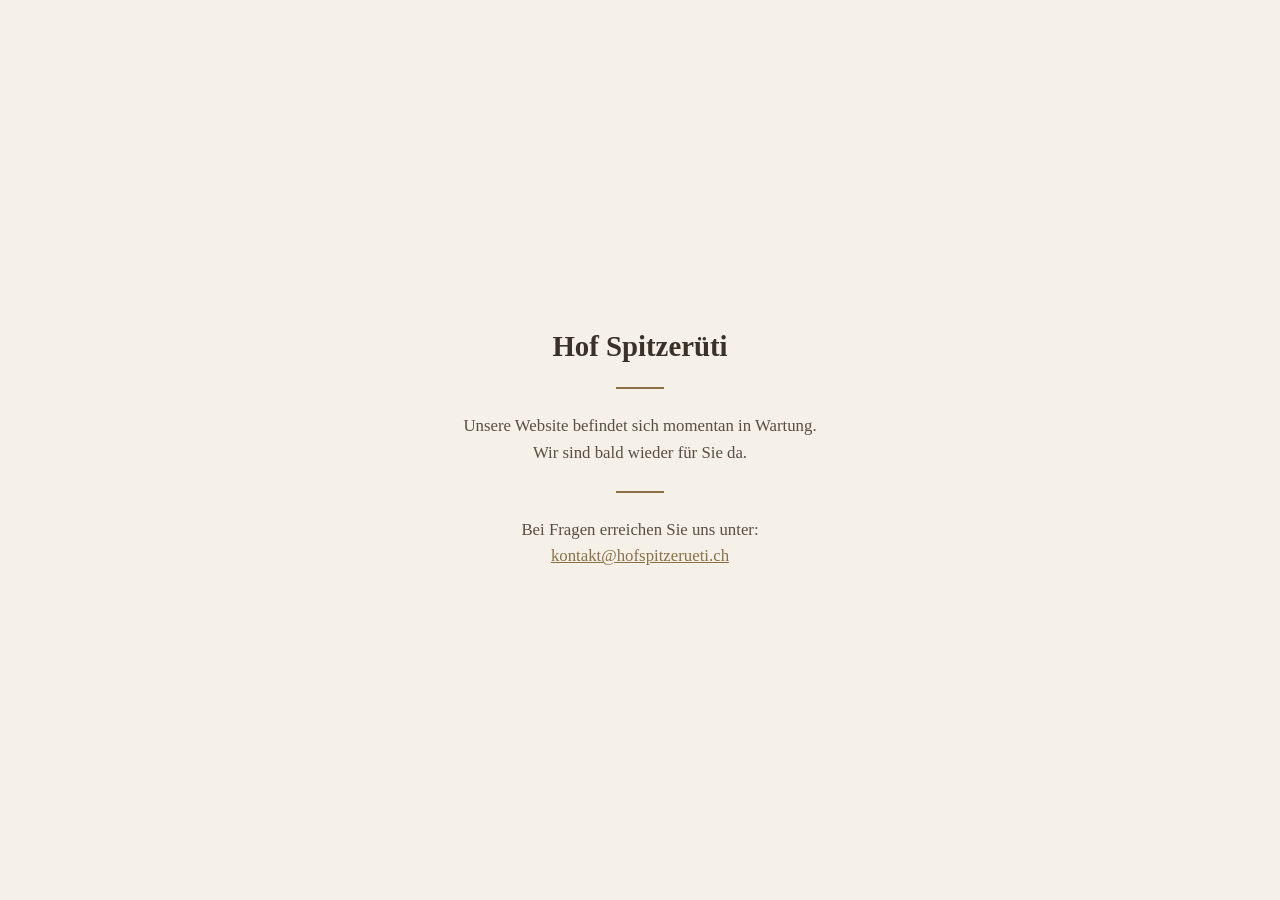
==== commit 93df0679: "Temporarily replace site with maintenance page Co-Authored-By: Claude Sonnet 4.6 <noreply@anthropic." ====
--- a/index.html
+++ b/index.html
@@ -3,330 +3,39 @@
 <head>
   <meta charset="UTF-8">
   <meta name="viewport" content="width=device-width, initial-scale=1.0">
-  <meta name="description" content="Hof Spitzerüti – ein kleiner Familienbetrieb in Thurgau mit frischen lokalen Produkten, Nachhaltigkeit und herzlicher Gastfreundschaft.">
-  <title>Hof Spitzerüti · Thurgau</title>
-  <link rel="stylesheet" href="styles.css">
-  <script type="application/ld+json">
-  {
-    "@context": "https://schema.org",
-    "@type": "LocalBusiness",
-    "name": "Hof Spitzerüti",
-    "description": "Kleiner Familienbetrieb in Thurgau mit frischen lokalen Produkten, Nachhaltigkeit und herzlicher Gastfreundschaft.",
-    "address": {
-      "@type": "PostalAddress",
-      "addressRegion": "Thurgau",
-      "addressCountry": "CH"
-    },
-    "email": "kontakt@hofspitzerueti.ch",
-    "url": "https://ral3xander.github.io/hof-spitzerueti/"
-  }
-  </script>
+  <title>Hof Spitzerüti – Wartung</title>
+  <style>
+    *, *::before, *::after { box-sizing: border-box; margin: 0; padding: 0; }
+    body {
+      min-height: 100vh;
+      display: flex;
+      align-items: center;
+      justify-content: center;
+      background: #f5f0e8;
+      font-family: Georgia, serif;
+      color: #3a3228;
+      text-align: center;
+      padding: 2rem;
+    }
+    .container { max-width: 480px; }
+    h1 { font-size: 1.8rem; margin-bottom: 1rem; }
+    p { font-size: 1.05rem; line-height: 1.6; color: #5a4e42; }
+    .divider {
+      width: 48px;
+      height: 2px;
+      background: #8b6f47;
+      margin: 1.5rem auto;
+    }
+    a { color: #8b6f47; }
+  </style>
 </head>
 <body>
-  <nav class="nav">
-    <span class="nav-brand">Hof Spitzerüti</span>
-    <ul class="nav-links">
-      <li><a href="#ueber">Über uns</a></li>
-      <li><a href="#produkte">Produkte</a></li>
-      <li><a href="#kontakt">Kontakt</a></li>
-    </ul>
-  </nav>
-
-  <main>
-    <section class="hero">
-      <p class="location">◌ Thurgau, Schweiz</p>
-      <h1>Hof<br>Spitzerüti</h1>
-      <p class="tagline">Ein ruhiger Familienbetrieb mit traditionellen Werten, frischen Produkten und Naturgenuss.</p>
-    </section>
-
-    <section class="fractal-section">
-      <canvas id="fractal-canvas"></canvas>
-      <p class="fractal-hint">drag · scroll to explore</p>
-    </section>
-
-    <section class="farm-image">
-      <img src="IMG_1085.jpeg" alt="Hof Spitzerüti – Blick auf den Hof" loading="lazy">
-    </section>
-
-    <section class="content" id="ueber">
-      <h2>Über uns</h2>
-      <p>Hof Spitzerüti ist ein kleiner Hof im Herzen des Thurgaus. Wir setzen auf Nachhaltigkeit, herzliche Gastfreundschaft und hochwertige lokale Produkte — so wie es hier schon immer Tradition war.</p>
-    </section>
-
-    <section class="content" id="produkte">
-      <h2>Produkte</h2>
-      <p>Frisches Obst, Gemüse, Eier und saisonale Spezialitäten direkt vom Hof. Ideal für alle, die echte Schweizer Landwirtschaft erleben und unterstützen wollen.</p>
-    </section>
-
-    <section class="content" id="kontakt">
-      <h2>Kontakt</h2>
-      <ul class="contact-list">
-        <li>→ Thurgau, Schweiz</li>
-        <li>→ <a href="mailto:kontakt@hofspitzerueti.ch">kontakt@hofspitzerueti.ch</a></li>
-      </ul>
-    </section>
-  </main>
-
-  <footer class="footer">
-    <p>Hof Spitzerüti · Thurgau · Einfach, ehrlich, regional.</p>
-  </footer>
-
-  <script>
-  (function () {
-    const canvas = document.getElementById('fractal-canvas');
-    const gl = canvas.getContext('webgl');
-    if (!gl) return;
-
-    const vs = `
-      attribute vec2 a_pos;
-      void main() { gl_Position = vec4(a_pos, 0.0, 1.0); }
-    `;
-
-    const fs = `
-      precision highp float;
-      uniform vec2  u_res;
-      uniform float u_time;
-      uniform float u_yaw;
-      uniform float u_pitch;
-      uniform float u_zoom;
-
-      float sdCapsule(vec3 p, vec3 a, vec3 b, float r) {
-        vec3 pa = p-a, ba = b-a;
-        float h = clamp(dot(pa,ba)/dot(ba,ba), 0.0, 1.0);
-        return length(pa - ba*h) - r;
-      }
-
-      float smin(float a, float b, float k) {
-        float h = clamp(0.5+0.5*(b-a)/k, 0.0, 1.0);
-        return mix(b,a,h) - k*h*(1.0-h);
-      }
-
-      // Real Mandelbulb DE — power animates for morphing
-      float mbulb(vec3 p) {
-        float power = 5.0 + 4.0*sin(u_time*0.22);
-        vec3 z = p;
-        float dr = 1.0, r = 0.0;
-        for (int i = 0; i < 12; i++) {
-          r = length(z);
-          if (r > 2.0) break;
-          float theta = acos(clamp(z.z/r, -1.0, 1.0));
-          float phi   = atan(z.y, z.x);
-          dr = pow(r, power-1.0)*power*dr + 1.0;
-          float zr = pow(r, power);
-          theta *= power; phi *= power;
-          z = zr*vec3(sin(theta)*cos(phi), sin(phi)*sin(theta), cos(theta)) + p;
-        }
-        return 0.5*log(r)*r/dr;
-      }
-
-      float scene(vec3 p) {
-        float t = u_time;
-        // Non-uniform scale: elongates Mandelbulb in x → cow body proportions
-        vec3 q = p * vec3(1.55, 2.1, 1.9);
-        float body = mbulb(q) / 2.1;  // compensate Lipschitz constant
-
-        float lb = 0.015*sin(t*1.6);
-        float leg1 = sdCapsule(p, vec3( 0.48,-0.52, 0.27), vec3( 0.48,-0.98+lb,  0.27), 0.09);
-        float leg2 = sdCapsule(p, vec3( 0.48,-0.52,-0.27), vec3( 0.48,-0.98+lb, -0.27), 0.09);
-        float leg3 = sdCapsule(p, vec3(-0.38,-0.52, 0.27), vec3(-0.38,-0.98-lb,  0.27), 0.09);
-        float leg4 = sdCapsule(p, vec3(-0.38,-0.52,-0.27), vec3(-0.38,-0.98-lb, -0.27), 0.09);
-
-        float head = length(p - vec3(0.82, 0.22, 0.0)) - 0.27;
-        float ear1 = length(p - vec3(0.76, 0.50,  0.18)) - 0.10;
-        float ear2 = length(p - vec3(0.76, 0.50, -0.18)) - 0.10;
-
-        float wag  = 0.3*sin(t*2.3);
-        float tail = sdCapsule(p, vec3(-0.78, 0.08, 0.0), vec3(-1.1,-0.15+wag, wag*0.4), 0.045);
-
-        float d = body;
-        d = smin(d, head, 0.12);
-        d = smin(d, ear1, 0.06);
-        d = smin(d, ear2, 0.06);
-        d = smin(d, leg1, 0.09);
-        d = smin(d, leg2, 0.09);
-        d = smin(d, leg3, 0.09);
-        d = smin(d, leg4, 0.09);
-        d = min(d, tail);
-        return d;
-      }
-
-      float march(vec3 ro, vec3 rd) {
-        float t = 0.1;
-        for (int i = 0; i < 110; i++) {
-          float d = scene(ro + rd*t);
-          if (d < 0.002) return t;
-          t += max(d*0.28, 0.001);
-          if (t > 9.0) break;
-        }
-        return -1.0;
-      }
-
-      vec3 getNorm(vec3 p) {
-        float e = 0.003;
-        return normalize(vec3(
-          scene(p+vec3(e,0,0))-scene(p-vec3(e,0,0)),
-          scene(p+vec3(0,e,0))-scene(p-vec3(0,e,0)),
-          scene(p+vec3(0,0,e))-scene(p-vec3(0,0,e))
-        ));
-      }
-
-      // Orbit trap: captures minimum distances during Mandelbulb iteration
-      // gives wildly different colors per fractal feature
-      vec3 orbitTrap(vec3 p) {
-        float power = 5.0 + 4.0*sin(u_time*0.22);
-        vec3 c = p * vec3(1.55, 2.1, 1.9);
-        vec3 z = c;
-        vec3 trap = vec3(1e4);
-        float r;
-        for (int i = 0; i < 12; i++) {
-          r = length(z);
-          if (r > 2.0) break;
-          trap = min(trap, vec3(abs(z.x), abs(z.y)*0.7 + r*0.3, length(z.xy)));
-          float theta = acos(clamp(z.z/r,-1.0,1.0));
-          float phi   = atan(z.y, z.x);
-          float zr    = pow(r, power);
-          theta *= power; phi *= power;
-          z = zr*vec3(sin(theta)*cos(phi),sin(phi)*sin(theta),cos(theta)) + c;
-        }
-        return clamp(trap, 0.0, 1.5);
-      }
-
-      void main() {
-        vec2 uv = (gl_FragCoord.xy - 0.5*u_res) / min(u_res.x,u_res.y);
-
-        float cy = cos(u_yaw), sy = sin(u_yaw);
-        float cp = cos(u_pitch), sp = sin(u_pitch);
-        vec3 ro  = u_zoom*vec3(cy*cp,sp,sy*cp);
-        vec3 fwd = normalize(-ro);
-        vec3 rgt = normalize(cross(fwd,vec3(0,1,0)));
-        vec3 up  = cross(rgt,fwd);
-        vec3 rd  = normalize(fwd+uv.x*rgt+uv.y*up);
-
-        float t = march(ro,rd);
-        if (t < 0.0) {
-          gl_FragColor = vec4(0.03,0.01,0.08,1.0);
-          return;
-        }
-
-        vec3 p    = ro+rd*t;
-        vec3 n    = getNorm(p);
-        vec3 trap = orbitTrap(p);
-
-        vec3 ld1 = normalize(vec3(1.0,1.5,0.5));
-        vec3 ld2 = normalize(vec3(-0.8,0.3,-1.0));
-        float d1   = max(dot(n,ld1),0.0);
-        float d2   = max(dot(n,ld2),0.0)*0.3;
-        float spec = pow(max(dot(reflect(-ld1,n),-rd),0.0),32.0);
-        float rim  = pow(1.0-max(dot(n,-rd),0.0),3.0);
-
-        // Orbit trap drives the color — each fractal feature gets unique hue
-        vec3 col = 0.7+0.7*cos(6.2832*(vec3(0.0,0.33,0.67) + trap.x + u_time*0.15));
-        col = mix(col, 0.7+0.7*cos(6.2832*(vec3(0.5,0.16,0.83)+trap.z*0.8+u_time*0.12)),
-                  trap.y/(trap.y+0.5));
-        col *= d1+d2+0.15;
-        col += spec*1.6*vec3(1.0,0.96,0.88);
-        col += rim*1.3*vec3(0.55,0.05,1.0);
-
-        gl_FragColor = vec4(clamp(col,0.0,1.0),1.0);
-      }
-    `;
-
-    function compile(type, src) {
-      const s = gl.createShader(type);
-      gl.shaderSource(s, src); gl.compileShader(s); return s;
-    }
-    const prog = gl.createProgram();
-    gl.attachShader(prog, compile(gl.VERTEX_SHADER, vs));
-    gl.attachShader(prog, compile(gl.FRAGMENT_SHADER, fs));
-    gl.linkProgram(prog); gl.useProgram(prog);
-
-    const buf = gl.createBuffer();
-    gl.bindBuffer(gl.ARRAY_BUFFER, buf);
-    gl.bufferData(gl.ARRAY_BUFFER, new Float32Array([-1,-1, 1,-1, -1,1, 1,1]), gl.STATIC_DRAW);
-    const aPos = gl.getAttribLocation(prog, 'a_pos');
-    gl.enableVertexAttribArray(aPos);
-    gl.vertexAttribPointer(aPos, 2, gl.FLOAT, false, 0, 0);
-
-    const uRes   = gl.getUniformLocation(prog, 'u_res');
-    const uTime  = gl.getUniformLocation(prog, 'u_time');
-    const uYaw   = gl.getUniformLocation(prog, 'u_yaw');
-    const uPitch = gl.getUniformLocation(prog, 'u_pitch');
-    const uZoom  = gl.getUniformLocation(prog, 'u_zoom');
-
-    let yaw = 0.4, pitch = 0.15, zoom = 2.8;
-    let autoYaw = true, dragging = false, lastX = 0, lastY = 0;
-    let raf = null, active = false;
-    const t0 = performance.now();
-
-    function resize() {
-      const r = canvas.getBoundingClientRect();
-      const dpr = Math.min(window.devicePixelRatio || 1, 1.5);
-      canvas.width  = r.width  * dpr;
-      canvas.height = r.height * dpr;
-      gl.viewport(0, 0, canvas.width, canvas.height);
-    }
-
-    function render() {
-      if (!active) return;
-      raf = requestAnimationFrame(render);
-      const t = (performance.now() - t0) / 1000;
-      if (autoYaw) yaw = t * 0.18;
-      gl.uniform2f(uRes, canvas.width, canvas.height);
-      gl.uniform1f(uTime, t);
-      gl.uniform1f(uYaw, yaw);
-      gl.uniform1f(uPitch, pitch);
-      gl.uniform1f(uZoom, zoom);
-      gl.drawArrays(gl.TRIANGLE_STRIP, 0, 4);
-    }
-
-    function start() { if (!active) { active = true; render(); } }
-    function stop()  { active = false; cancelAnimationFrame(raf); }
-
-    canvas.addEventListener('mousedown', e => {
-      dragging = true; autoYaw = false;
-      lastX = e.clientX; lastY = e.clientY;
-    });
-    window.addEventListener('mousemove', e => {
-      if (!dragging) return;
-      yaw   += (e.clientX - lastX) * 0.005;
-      pitch  = Math.max(-1.2, Math.min(1.2, pitch + (e.clientY - lastY) * 0.005));
-      lastX = e.clientX; lastY = e.clientY;
-    });
-    window.addEventListener('mouseup', () => { dragging = false; });
-
-    canvas.addEventListener('wheel', e => {
-      e.preventDefault();
-      zoom = Math.max(1.5, Math.min(5.0, zoom * (1 + e.deltaY * 0.001)));
-    }, { passive: false });
-
-    let lastPinch = null;
-    canvas.addEventListener('touchstart', e => {
-      autoYaw = false;
-      if (e.touches.length === 1) { lastX = e.touches[0].clientX; lastY = e.touches[0].clientY; }
-      if (e.touches.length === 2)  lastPinch = Math.hypot(e.touches[0].clientX - e.touches[1].clientX, e.touches[0].clientY - e.touches[1].clientY);
-    }, { passive: true });
-    canvas.addEventListener('touchmove', e => {
-      e.preventDefault();
-      if (e.touches.length === 1) {
-        yaw   += (e.touches[0].clientX - lastX) * 0.005;
-        pitch  = Math.max(-1.2, Math.min(1.2, pitch + (e.touches[0].clientY - lastY) * 0.005));
-        lastX = e.touches[0].clientX; lastY = e.touches[0].clientY;
-      }
-      if (e.touches.length === 2) {
-        const d = Math.hypot(e.touches[0].clientX - e.touches[1].clientX, e.touches[0].clientY - e.touches[1].clientY);
-        if (lastPinch) zoom = Math.max(1.5, Math.min(5.0, zoom * lastPinch / d));
-        lastPinch = d;
-      }
-    }, { passive: false });
-    canvas.addEventListener('touchend', () => { lastPinch = null; });
-
-    new IntersectionObserver(entries => {
-      entries[0].isIntersecting ? start() : stop();
-    }, { threshold: 0.1 }).observe(canvas);
-
-    window.addEventListener('resize', resize);
-    resize();
-  })();
-  </script>
+  <div class="container">
+    <h1>Hof Spitzerüti</h1>
+    <div class="divider"></div>
+    <p>Unsere Website befindet sich momentan in Wartung.<br>Wir sind bald wieder für Sie da.</p>
+    <div class="divider"></div>
+    <p>Bei Fragen erreichen Sie uns unter:<br><a href="mailto:kontakt@hofspitzerueti.ch">kontakt@hofspitzerueti.ch</a></p>
+  </div>
 </body>
 </html>
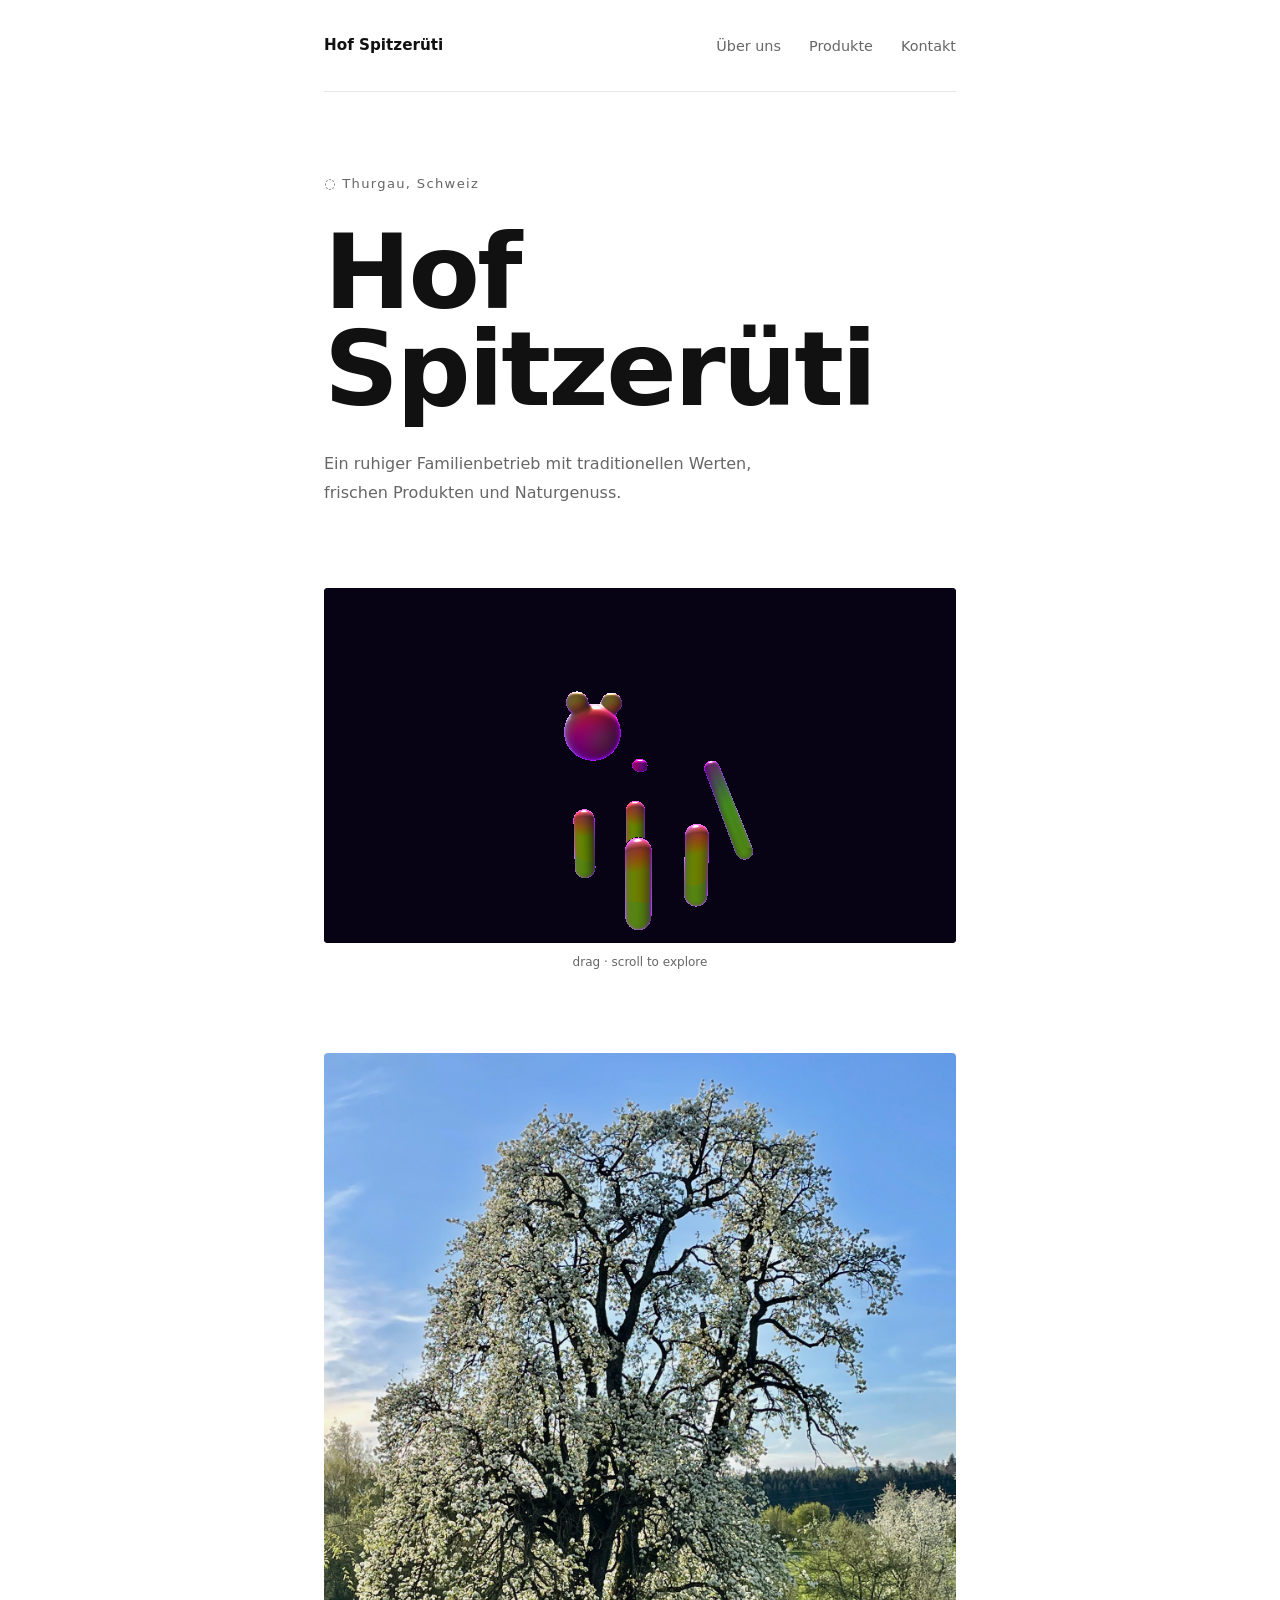
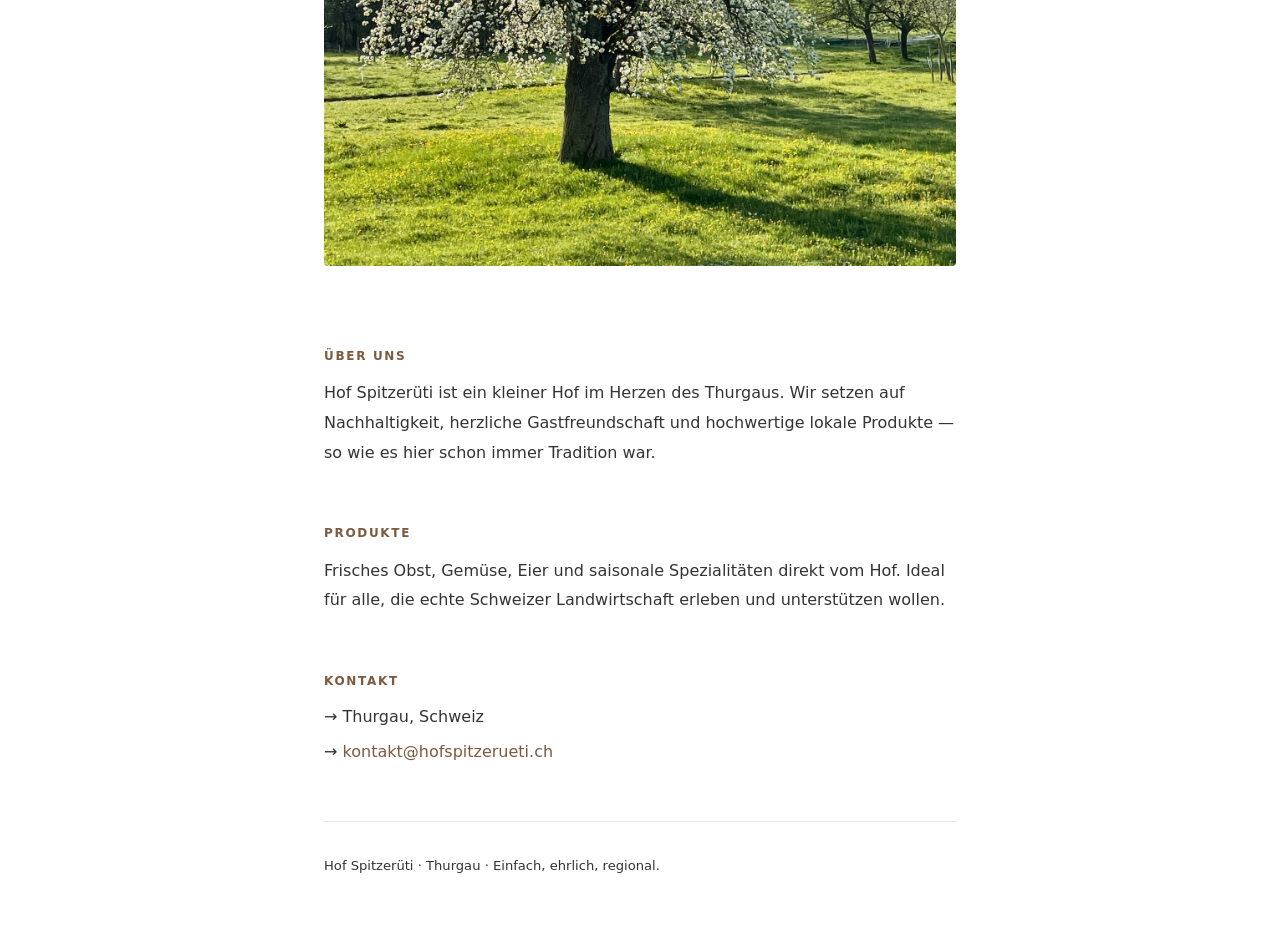
==== commit dc00815f: "Revert maintenance page, restore full site content Co-Authored-By: Claude Sonnet 4.6 <noreply@anthro" ====
--- a/index.html
+++ b/index.html
@@ -3,39 +3,330 @@
 <head>
   <meta charset="UTF-8">
   <meta name="viewport" content="width=device-width, initial-scale=1.0">
-  <title>Hof Spitzerüti – Wartung</title>
-  <style>
-    *, *::before, *::after { box-sizing: border-box; margin: 0; padding: 0; }
-    body {
-      min-height: 100vh;
-      display: flex;
-      align-items: center;
-      justify-content: center;
-      background: #f5f0e8;
-      font-family: Georgia, serif;
-      color: #3a3228;
-      text-align: center;
-      padding: 2rem;
-    }
-    .container { max-width: 480px; }
-    h1 { font-size: 1.8rem; margin-bottom: 1rem; }
-    p { font-size: 1.05rem; line-height: 1.6; color: #5a4e42; }
-    .divider {
-      width: 48px;
-      height: 2px;
-      background: #8b6f47;
-      margin: 1.5rem auto;
-    }
-    a { color: #8b6f47; }
-  </style>
+  <meta name="description" content="Hof Spitzerüti – ein kleiner Familienbetrieb in Thurgau mit frischen lokalen Produkten, Nachhaltigkeit und herzlicher Gastfreundschaft.">
+  <title>Hof Spitzerüti · Thurgau</title>
+  <link rel="stylesheet" href="styles.css">
+  <script type="application/ld+json">
+  {
+    "@context": "https://schema.org",
+    "@type": "LocalBusiness",
+    "name": "Hof Spitzerüti",
+    "description": "Kleiner Familienbetrieb in Thurgau mit frischen lokalen Produkten, Nachhaltigkeit und herzlicher Gastfreundschaft.",
+    "address": {
+      "@type": "PostalAddress",
+      "addressRegion": "Thurgau",
+      "addressCountry": "CH"
+    },
+    "email": "kontakt@hofspitzerueti.ch",
+    "url": "https://ral3xander.github.io/hof-spitzerueti/"
+  }
+  </script>
 </head>
 <body>
-  <div class="container">
-    <h1>Hof Spitzerüti</h1>
-    <div class="divider"></div>
-    <p>Unsere Website befindet sich momentan in Wartung.<br>Wir sind bald wieder für Sie da.</p>
-    <div class="divider"></div>
-    <p>Bei Fragen erreichen Sie uns unter:<br><a href="mailto:kontakt@hofspitzerueti.ch">kontakt@hofspitzerueti.ch</a></p>
-  </div>
+  <nav class="nav">
+    <span class="nav-brand">Hof Spitzerüti</span>
+    <ul class="nav-links">
+      <li><a href="#ueber">Über uns</a></li>
+      <li><a href="#produkte">Produkte</a></li>
+      <li><a href="#kontakt">Kontakt</a></li>
+    </ul>
+  </nav>
+
+  <main>
+    <section class="hero">
+      <p class="location">◌ Thurgau, Schweiz</p>
+      <h1>Hof<br>Spitzerüti</h1>
+      <p class="tagline">Ein ruhiger Familienbetrieb mit traditionellen Werten, frischen Produkten und Naturgenuss.</p>
+    </section>
+
+    <section class="fractal-section">
+      <canvas id="fractal-canvas"></canvas>
+      <p class="fractal-hint">drag · scroll to explore</p>
+    </section>
+
+    <section class="farm-image">
+      <img src="IMG_1085.jpeg" alt="Hof Spitzerüti – Blick auf den Hof" loading="lazy">
+    </section>
+
+    <section class="content" id="ueber">
+      <h2>Über uns</h2>
+      <p>Hof Spitzerüti ist ein kleiner Hof im Herzen des Thurgaus. Wir setzen auf Nachhaltigkeit, herzliche Gastfreundschaft und hochwertige lokale Produkte — so wie es hier schon immer Tradition war.</p>
+    </section>
+
+    <section class="content" id="produkte">
+      <h2>Produkte</h2>
+      <p>Frisches Obst, Gemüse, Eier und saisonale Spezialitäten direkt vom Hof. Ideal für alle, die echte Schweizer Landwirtschaft erleben und unterstützen wollen.</p>
+    </section>
+
+    <section class="content" id="kontakt">
+      <h2>Kontakt</h2>
+      <ul class="contact-list">
+        <li>→ Thurgau, Schweiz</li>
+        <li>→ <a href="mailto:kontakt@hofspitzerueti.ch">kontakt@hofspitzerueti.ch</a></li>
+      </ul>
+    </section>
+  </main>
+
+  <footer class="footer">
+    <p>Hof Spitzerüti · Thurgau · Einfach, ehrlich, regional.</p>
+  </footer>
+
+  <script>
+  (function () {
+    const canvas = document.getElementById('fractal-canvas');
+    const gl = canvas.getContext('webgl');
+    if (!gl) return;
+
+    const vs = `
+      attribute vec2 a_pos;
+      void main() { gl_Position = vec4(a_pos, 0.0, 1.0); }
+    `;
+
+    const fs = `
+      precision highp float;
+      uniform vec2  u_res;
+      uniform float u_time;
+      uniform float u_yaw;
+      uniform float u_pitch;
+      uniform float u_zoom;
+
+      float sdCapsule(vec3 p, vec3 a, vec3 b, float r) {
+        vec3 pa = p-a, ba = b-a;
+        float h = clamp(dot(pa,ba)/dot(ba,ba), 0.0, 1.0);
+        return length(pa - ba*h) - r;
+      }
+
+      float smin(float a, float b, float k) {
+        float h = clamp(0.5+0.5*(b-a)/k, 0.0, 1.0);
+        return mix(b,a,h) - k*h*(1.0-h);
+      }
+
+      // Real Mandelbulb DE — power animates for morphing
+      float mbulb(vec3 p) {
+        float power = 5.0 + 4.0*sin(u_time*0.22);
+        vec3 z = p;
+        float dr = 1.0, r = 0.0;
+        for (int i = 0; i < 12; i++) {
+          r = length(z);
+          if (r > 2.0) break;
+          float theta = acos(clamp(z.z/r, -1.0, 1.0));
+          float phi   = atan(z.y, z.x);
+          dr = pow(r, power-1.0)*power*dr + 1.0;
+          float zr = pow(r, power);
+          theta *= power; phi *= power;
+          z = zr*vec3(sin(theta)*cos(phi), sin(phi)*sin(theta), cos(theta)) + p;
+        }
+        return 0.5*log(r)*r/dr;
+      }
+
+      float scene(vec3 p) {
+        float t = u_time;
+        // Non-uniform scale: elongates Mandelbulb in x → cow body proportions
+        vec3 q = p * vec3(1.55, 2.1, 1.9);
+        float body = mbulb(q) / 2.1;  // compensate Lipschitz constant
+
+        float lb = 0.015*sin(t*1.6);
+        float leg1 = sdCapsule(p, vec3( 0.48,-0.52, 0.27), vec3( 0.48,-0.98+lb,  0.27), 0.09);
+        float leg2 = sdCapsule(p, vec3( 0.48,-0.52,-0.27), vec3( 0.48,-0.98+lb, -0.27), 0.09);
+        float leg3 = sdCapsule(p, vec3(-0.38,-0.52, 0.27), vec3(-0.38,-0.98-lb,  0.27), 0.09);
+        float leg4 = sdCapsule(p, vec3(-0.38,-0.52,-0.27), vec3(-0.38,-0.98-lb, -0.27), 0.09);
+
+        float head = length(p - vec3(0.82, 0.22, 0.0)) - 0.27;
+        float ear1 = length(p - vec3(0.76, 0.50,  0.18)) - 0.10;
+        float ear2 = length(p - vec3(0.76, 0.50, -0.18)) - 0.10;
+
+        float wag  = 0.3*sin(t*2.3);
+        float tail = sdCapsule(p, vec3(-0.78, 0.08, 0.0), vec3(-1.1,-0.15+wag, wag*0.4), 0.045);
+
+        float d = body;
+        d = smin(d, head, 0.12);
+        d = smin(d, ear1, 0.06);
+        d = smin(d, ear2, 0.06);
+        d = smin(d, leg1, 0.09);
+        d = smin(d, leg2, 0.09);
+        d = smin(d, leg3, 0.09);
+        d = smin(d, leg4, 0.09);
+        d = min(d, tail);
+        return d;
+      }
+
+      float march(vec3 ro, vec3 rd) {
+        float t = 0.1;
+        for (int i = 0; i < 110; i++) {
+          float d = scene(ro + rd*t);
+          if (d < 0.002) return t;
+          t += max(d*0.28, 0.001);
+          if (t > 9.0) break;
+        }
+        return -1.0;
+      }
+
+      vec3 getNorm(vec3 p) {
+        float e = 0.003;
+        return normalize(vec3(
+          scene(p+vec3(e,0,0))-scene(p-vec3(e,0,0)),
+          scene(p+vec3(0,e,0))-scene(p-vec3(0,e,0)),
+          scene(p+vec3(0,0,e))-scene(p-vec3(0,0,e))
+        ));
+      }
+
+      // Orbit trap: captures minimum distances during Mandelbulb iteration
+      // gives wildly different colors per fractal feature
+      vec3 orbitTrap(vec3 p) {
+        float power = 5.0 + 4.0*sin(u_time*0.22);
+        vec3 c = p * vec3(1.55, 2.1, 1.9);
+        vec3 z = c;
+        vec3 trap = vec3(1e4);
+        float r;
+        for (int i = 0; i < 12; i++) {
+          r = length(z);
+          if (r > 2.0) break;
+          trap = min(trap, vec3(abs(z.x), abs(z.y)*0.7 + r*0.3, length(z.xy)));
+          float theta = acos(clamp(z.z/r,-1.0,1.0));
+          float phi   = atan(z.y, z.x);
+          float zr    = pow(r, power);
+          theta *= power; phi *= power;
+          z = zr*vec3(sin(theta)*cos(phi),sin(phi)*sin(theta),cos(theta)) + c;
+        }
+        return clamp(trap, 0.0, 1.5);
+      }
+
+      void main() {
+        vec2 uv = (gl_FragCoord.xy - 0.5*u_res) / min(u_res.x,u_res.y);
+
+        float cy = cos(u_yaw), sy = sin(u_yaw);
+        float cp = cos(u_pitch), sp = sin(u_pitch);
+        vec3 ro  = u_zoom*vec3(cy*cp,sp,sy*cp);
+        vec3 fwd = normalize(-ro);
+        vec3 rgt = normalize(cross(fwd,vec3(0,1,0)));
+        vec3 up  = cross(rgt,fwd);
+        vec3 rd  = normalize(fwd+uv.x*rgt+uv.y*up);
+
+        float t = march(ro,rd);
+        if (t < 0.0) {
+          gl_FragColor = vec4(0.03,0.01,0.08,1.0);
+          return;
+        }
+
+        vec3 p    = ro+rd*t;
+        vec3 n    = getNorm(p);
+        vec3 trap = orbitTrap(p);
+
+        vec3 ld1 = normalize(vec3(1.0,1.5,0.5));
+        vec3 ld2 = normalize(vec3(-0.8,0.3,-1.0));
+        float d1   = max(dot(n,ld1),0.0);
+        float d2   = max(dot(n,ld2),0.0)*0.3;
+        float spec = pow(max(dot(reflect(-ld1,n),-rd),0.0),32.0);
+        float rim  = pow(1.0-max(dot(n,-rd),0.0),3.0);
+
+        // Orbit trap drives the color — each fractal feature gets unique hue
+        vec3 col = 0.7+0.7*cos(6.2832*(vec3(0.0,0.33,0.67) + trap.x + u_time*0.15));
+        col = mix(col, 0.7+0.7*cos(6.2832*(vec3(0.5,0.16,0.83)+trap.z*0.8+u_time*0.12)),
+                  trap.y/(trap.y+0.5));
+        col *= d1+d2+0.15;
+        col += spec*1.6*vec3(1.0,0.96,0.88);
+        col += rim*1.3*vec3(0.55,0.05,1.0);
+
+        gl_FragColor = vec4(clamp(col,0.0,1.0),1.0);
+      }
+    `;
+
+    function compile(type, src) {
+      const s = gl.createShader(type);
+      gl.shaderSource(s, src); gl.compileShader(s); return s;
+    }
+    const prog = gl.createProgram();
+    gl.attachShader(prog, compile(gl.VERTEX_SHADER, vs));
+    gl.attachShader(prog, compile(gl.FRAGMENT_SHADER, fs));
+    gl.linkProgram(prog); gl.useProgram(prog);
+
+    const buf = gl.createBuffer();
+    gl.bindBuffer(gl.ARRAY_BUFFER, buf);
+    gl.bufferData(gl.ARRAY_BUFFER, new Float32Array([-1,-1, 1,-1, -1,1, 1,1]), gl.STATIC_DRAW);
+    const aPos = gl.getAttribLocation(prog, 'a_pos');
+    gl.enableVertexAttribArray(aPos);
+    gl.vertexAttribPointer(aPos, 2, gl.FLOAT, false, 0, 0);
+
+    const uRes   = gl.getUniformLocation(prog, 'u_res');
+    const uTime  = gl.getUniformLocation(prog, 'u_time');
+    const uYaw   = gl.getUniformLocation(prog, 'u_yaw');
+    const uPitch = gl.getUniformLocation(prog, 'u_pitch');
+    const uZoom  = gl.getUniformLocation(prog, 'u_zoom');
+
+    let yaw = 0.4, pitch = 0.15, zoom = 2.8;
+    let autoYaw = true, dragging = false, lastX = 0, lastY = 0;
+    let raf = null, active = false;
+    const t0 = performance.now();
+
+    function resize() {
+      const r = canvas.getBoundingClientRect();
+      const dpr = Math.min(window.devicePixelRatio || 1, 1.5);
+      canvas.width  = r.width  * dpr;
+      canvas.height = r.height * dpr;
+      gl.viewport(0, 0, canvas.width, canvas.height);
+    }
+
+    function render() {
+      if (!active) return;
+      raf = requestAnimationFrame(render);
+      const t = (performance.now() - t0) / 1000;
+      if (autoYaw) yaw = t * 0.18;
+      gl.uniform2f(uRes, canvas.width, canvas.height);
+      gl.uniform1f(uTime, t);
+      gl.uniform1f(uYaw, yaw);
+      gl.uniform1f(uPitch, pitch);
+      gl.uniform1f(uZoom, zoom);
+      gl.drawArrays(gl.TRIANGLE_STRIP, 0, 4);
+    }
+
+    function start() { if (!active) { active = true; render(); } }
+    function stop()  { active = false; cancelAnimationFrame(raf); }
+
+    canvas.addEventListener('mousedown', e => {
+      dragging = true; autoYaw = false;
+      lastX = e.clientX; lastY = e.clientY;
+    });
+    window.addEventListener('mousemove', e => {
+      if (!dragging) return;
+      yaw   += (e.clientX - lastX) * 0.005;
+      pitch  = Math.max(-1.2, Math.min(1.2, pitch + (e.clientY - lastY) * 0.005));
+      lastX = e.clientX; lastY = e.clientY;
+    });
+    window.addEventListener('mouseup', () => { dragging = false; });
+
+    canvas.addEventListener('wheel', e => {
+      e.preventDefault();
+      zoom = Math.max(1.5, Math.min(5.0, zoom * (1 + e.deltaY * 0.001)));
+    }, { passive: false });
+
+    let lastPinch = null;
+    canvas.addEventListener('touchstart', e => {
+      autoYaw = false;
+      if (e.touches.length === 1) { lastX = e.touches[0].clientX; lastY = e.touches[0].clientY; }
+      if (e.touches.length === 2)  lastPinch = Math.hypot(e.touches[0].clientX - e.touches[1].clientX, e.touches[0].clientY - e.touches[1].clientY);
+    }, { passive: true });
+    canvas.addEventListener('touchmove', e => {
+      e.preventDefault();
+      if (e.touches.length === 1) {
+        yaw   += (e.touches[0].clientX - lastX) * 0.005;
+        pitch  = Math.max(-1.2, Math.min(1.2, pitch + (e.touches[0].clientY - lastY) * 0.005));
+        lastX = e.touches[0].clientX; lastY = e.touches[0].clientY;
+      }
+      if (e.touches.length === 2) {
+        const d = Math.hypot(e.touches[0].clientX - e.touches[1].clientX, e.touches[0].clientY - e.touches[1].clientY);
+        if (lastPinch) zoom = Math.max(1.5, Math.min(5.0, zoom * lastPinch / d));
+        lastPinch = d;
+      }
+    }, { passive: false });
+    canvas.addEventListener('touchend', () => { lastPinch = null; });
+
+    new IntersectionObserver(entries => {
+      entries[0].isIntersecting ? start() : stop();
+    }, { threshold: 0.1 }).observe(canvas);
+
+    window.addEventListener('resize', resize);
+    resize();
+  })();
+  </script>
 </body>
 </html>
--- a/styles.css
+++ b/styles.css
@@ -0,0 +1,176 @@
+:root {
+  --text: #111;
+  --muted: #666;
+  --accent: #7c5a3d;
+  --bg: #fff;
+  --border: #e8e8e8;
+}
+
+* {
+  box-sizing: border-box;
+  margin: 0;
+  padding: 0;
+}
+
+body {
+  background: var(--bg);
+  color: var(--text);
+  font-family: ui-sans-serif, system-ui, -apple-system, "Segoe UI", sans-serif;
+  line-height: 1.7;
+  max-width: 680px;
+  margin: 0 auto;
+  padding: 0 1.5rem;
+}
+
+/* Nav */
+
+.nav {
+  display: flex;
+  align-items: center;
+  justify-content: space-between;
+  padding: 2rem 0;
+  border-bottom: 1px solid var(--border);
+  margin-bottom: 5rem;
+}
+
+.nav-brand {
+  font-weight: 600;
+  font-size: 0.95rem;
+}
+
+.nav-links {
+  list-style: none;
+  display: flex;
+  gap: 1.75rem;
+}
+
+.nav-links a {
+  color: var(--muted);
+  text-decoration: none;
+  font-size: 0.9rem;
+  transition: color 0.15s;
+}
+
+.nav-links a:hover {
+  color: var(--text);
+}
+
+/* Hero */
+
+.hero {
+  margin-bottom: 5rem;
+}
+
+.location {
+  font-size: 0.82rem;
+  color: var(--muted);
+  letter-spacing: 0.1em;
+  margin-bottom: 1.75rem;
+}
+
+h1 {
+  font-size: clamp(3.5rem, 12vw, 6.5rem);
+  font-weight: 700;
+  line-height: 0.93;
+  letter-spacing: -0.025em;
+  margin-bottom: 2rem;
+}
+
+.tagline {
+  font-size: 1rem;
+  color: var(--muted);
+  line-height: 1.8;
+  max-width: 440px;
+}
+
+/* Fractal */
+
+.fractal-section {
+  margin-bottom: 5rem;
+}
+
+#fractal-canvas {
+  width: 100%;
+  aspect-ratio: 16 / 9;
+  display: block;
+  border-radius: 4px;
+  cursor: grab;
+  background: #010106;
+}
+
+#fractal-canvas:active {
+  cursor: grabbing;
+}
+
+.fractal-hint {
+  font-size: 0.75rem;
+  color: var(--muted);
+  text-align: center;
+  margin-top: 0.5rem;
+}
+
+/* Farm image */
+
+.farm-image {
+  margin-bottom: 5rem;
+}
+
+.farm-image img {
+  width: 100%;
+  height: auto;
+  display: block;
+  border-radius: 4px;
+}
+
+/* Content sections */
+
+.content {
+  margin-bottom: 3.5rem;
+}
+
+h2 {
+  font-size: 0.75rem;
+  font-weight: 600;
+  letter-spacing: 0.14em;
+  text-transform: uppercase;
+  color: var(--accent);
+  margin-bottom: 0.75rem;
+}
+
+p {
+  color: #333;
+  line-height: 1.85;
+}
+
+/* Contact */
+
+.contact-list {
+  list-style: none;
+  display: flex;
+  flex-direction: column;
+  gap: 0.5rem;
+}
+
+.contact-list li {
+  color: #333;
+  line-height: 1.7;
+}
+
+a {
+  color: var(--accent);
+  text-decoration: none;
+}
+
+a:hover {
+  text-decoration: underline;
+}
+
+/* Footer */
+
+.footer {
+  border-top: 1px solid var(--border);
+  padding: 2rem 0 3rem;
+  margin-top: 3rem;
+  font-size: 0.82rem;
+  color: var(--muted);
+}
